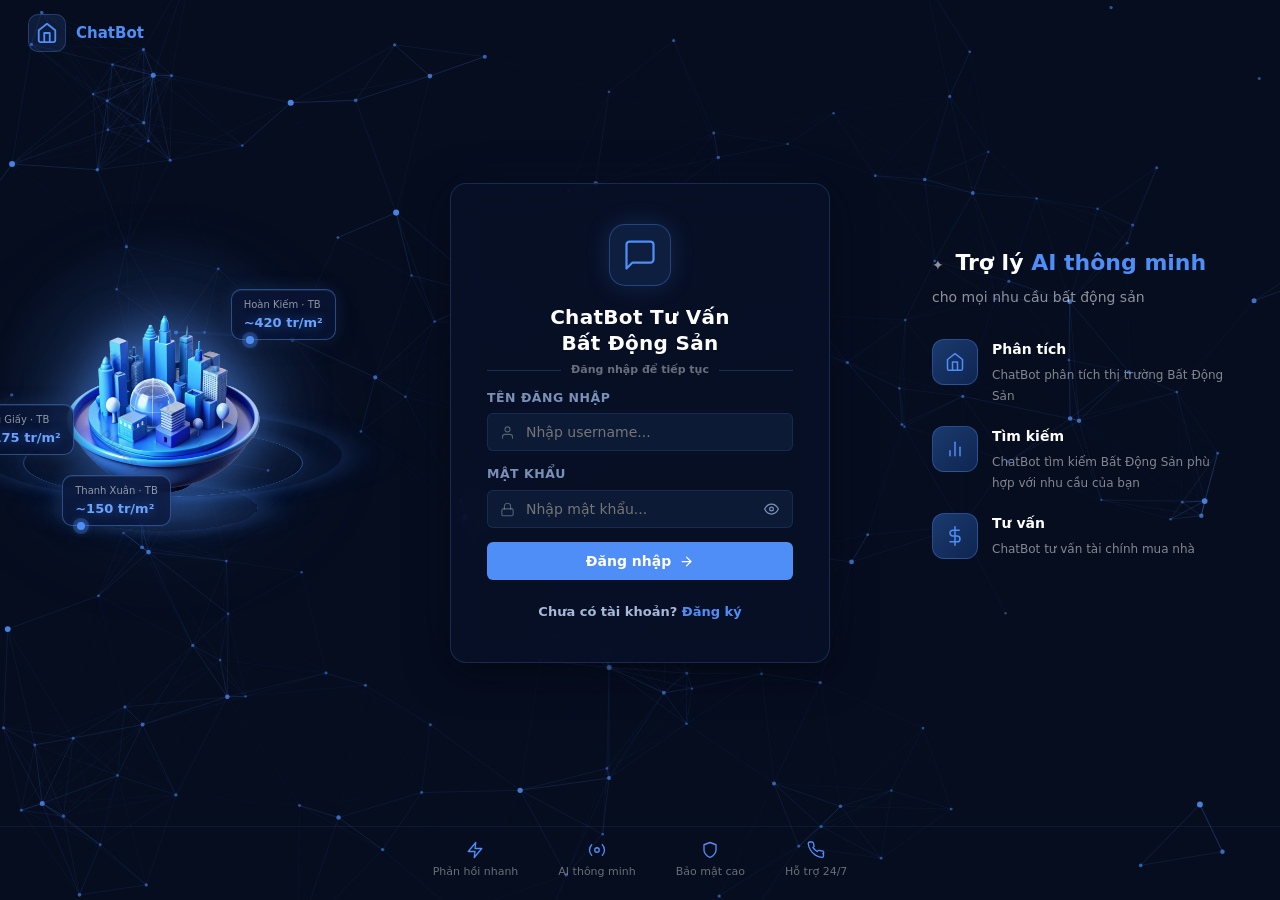
==== frontend/html/admin.html @ dcde3862 "Commit" ====
<!DOCTYPE html>
<html lang="vi">
<head>
  <meta charset="UTF-8" />
  <meta name="viewport" content="width=device-width, initial-scale=1.0" />
  <title>Admin — Chatbot</title>
  <link rel="stylesheet" href="../css/style.css" />
  <link rel="preconnect" href="https://fonts.googleapis.com" />
  <link href="https://fonts.googleapis.com/css2?family=Inter:wght@300;400;500;600&display=swap" rel="stylesheet" />
</head>
<body>
  <div class="admin-layout">

    <!-- Sidebar -->
    <aside class="admin-sidebar">
      <div class="admin-brand">
        <svg viewBox="0 0 24 24" width="22" height="22" stroke="#4f8ef7" fill="none" stroke-width="2" stroke-linecap="round" stroke-linejoin="round"><path d="M21 15a2 2 0 0 1-2 2H7l-4 4V5a2 2 0 0 1 2-2h14a2 2 0 0 1 2 2z"/></svg>
        <span>Admin</span>
      </div>

      <nav class="admin-nav">
        <button class="admin-nav-item active" data-tab="users">
          <svg viewBox="0 0 24 24" width="15" height="15"><path d="M17 21v-2a4 4 0 0 0-4-4H5a4 4 0 0 0-4 4v2"/><circle cx="9" cy="7" r="4"/><path d="M23 21v-2a4 4 0 0 0-3-3.87"/><path d="M16 3.13a4 4 0 0 1 0 7.75"/></svg>
          Tài khoản
        </button>
        <button class="admin-nav-item" data-tab="sessions">
          <svg viewBox="0 0 24 24" width="15" height="15"><path d="M21 15a2 2 0 0 1-2 2H7l-4 4V5a2 2 0 0 1 2-2h14a2 2 0 0 1 2 2z"/></svg>
          Lịch sử chat
        </button>
      </nav>

      <div class="admin-sidebar-footer">
        <a href="index.html" class="admin-back-btn">
          <svg viewBox="0 0 24 24" width="14" height="14"><polyline points="15 18 9 12 15 6"/></svg>
          Về trang chat
        </a>
      </div>
    </aside>

    <!-- Main content -->
    <main class="admin-main">

      <!-- Users tab -->
      <div class="admin-tab" id="tab-users">
        <div class="admin-tab-header">
          <h2 class="admin-section-title">Tài khoản</h2>
          <input type="text" id="userFilterInput" class="admin-filter-input" placeholder="Tìm theo username..." />
        </div>

        <div class="create-user-form" id="createUserForm">
          <input id="newUsername" type="text" placeholder="Username" />
          <input id="newPassword" type="password" placeholder="Mật khẩu" />
          <select id="newRole">
            <option value="user">User</option>
            <option value="admin">Admin</option>
          </select>
          <button class="admin-action-btn" id="createUserBtn">Tạo</button>
        </div>
        <div id="createUserError" class="admin-error" hidden></div>

        <div class="admin-table-wrap">
          <table class="admin-table" id="usersTable">
            <thead>
              <tr><th>Username</th><th>Password</th><th>Gmail</th><th>SĐT</th><th>Role</th><th>Ngày tạo</th></tr>
            </thead>
            <tbody id="usersTableBody">
              <tr><td colspan="4" class="table-empty">Đang tải...</td></tr>
            </tbody>
          </table>
        </div>
      </div>

      <!-- Sessions tab -->
      <div class="admin-tab" id="tab-sessions" hidden>
        <div class="admin-tab-header">
          <h2 class="admin-section-title">Lịch sử chat</h2>
          <input type="text" id="sessionFilterInput" class="admin-filter-input" placeholder="Lọc theo username..." />
        </div>
        <div class="admin-table-wrap">
          <table class="admin-table" id="sessionsTable">
            <thead>
              <tr><th>Người dùng</th><th>Tiêu đề</th><th>Thời gian</th></tr>
            </thead>
            <tbody id="sessionsTableBody">
              <tr><td colspan="4" class="table-empty">Đang tải...</td></tr>
            </tbody>
          </table>
        </div>
      </div>

    </main>
  </div>

  <!-- Session history modal -->
  <div class="modal-overlay" id="sessionModal" hidden>
    <div class="session-modal">
      <div class="profile-modal-header">
        <div class="profile-modal-title">
          <svg viewBox="0 0 24 24" width="18" height="18"><path d="M21 15a2 2 0 0 1-2 2H7l-4 4V5a2 2 0 0 1 2-2h14a2 2 0 0 1 2 2z"/></svg>
          <span id="sessionModalTitle">Lịch sử trò chuyện</span>
        </div>
        <button class="profile-modal-close" id="sessionModalClose">
          <svg viewBox="0 0 24 24" width="16" height="16"><line x1="18" y1="6" x2="6" y2="18"/><line x1="6" y1="6" x2="18" y2="18"/></svg>
        </button>
      </div>
      <div class="session-modal-body" id="sessionModalBody"></div>
    </div>
  </div>

  <script src="https://cdn.plot.ly/plotly-2.27.0.min.js"></script>
  <script src="../js/admin.js"></script>
</body>
</html>
---- frontend/css/style.css ----
/* ===== RESET & BASE ===== */
*, *::before, *::after {
  box-sizing: border-box;
  margin: 0;
  padding: 0;
}

:root {
  --bg-primary:    #030c1e;
  --bg-secondary:  #060f24;
  --bg-hover:      #0c1a35;
  --bg-card:       #081228;
  --border:        rgba(79,142,247,0.15);
  --text-primary:  #ffffff;
  --text-secondary:#a8b8d8;
  --text-muted:    #7a90b8;
  --accent:        #4f8ef7;
  --accent-hover:  #6aa0ff;
  --accent-glow:   rgba(79, 142, 247, 0.15);
  --sidebar-width: 280px;
  --header-height: 54px;
  --radius:        10px;
  --radius-sm:     6px;
  --transition:    0.18s ease;
}

html, body {
  height: 100%;
  font-family: system-ui, -apple-system, BlinkMacSystemFont, 'Segoe UI', Roboto, sans-serif;
  font-size: 14px;
  font-weight: 700;
  background: var(--bg-primary);
  color: var(--text-primary);
  line-height: 1.5;
  -webkit-font-smoothing: antialiased;
}

/* ===== LAYOUT ===== */
.app-layout {
  display: flex;
  height: 100vh;
  overflow: hidden;
}

/* ===== SIDEBAR ===== */
.sidebar {
  width: var(--sidebar-width);
  min-width: var(--sidebar-width);
  background: #040e22;
  border-right: 1px solid var(--border);
  display: flex;
  flex-direction: column;
  overflow: hidden;
  transition: width 0.22s ease, min-width 0.22s ease;
}

.sidebar.collapsed {
  width: 0;
  min-width: 0;
  border-right: none;
}

.sidebar-collapse-btn {
  display: flex;
  align-items: center;
  justify-content: center;
  margin: 0 8px 14px;
  padding: 7px;
  border: 1px solid var(--border);
  border-radius: var(--radius-sm);
  background: transparent;
  color: var(--text-secondary);
  cursor: pointer;
  flex-shrink: 0;
  transition: background var(--transition), color var(--transition);
}

.sidebar-collapse-btn:hover {
  background: var(--bg-hover);
  color: var(--text-primary);
}

.sidebar-collapse-btn svg {
  stroke: currentColor;
  fill: none;
  stroke-width: 2;
  stroke-linecap: round;
  stroke-linejoin: round;
  transition: transform 0.22s ease;
}

.sidebar-open-btn {
  position: fixed;
  left: 8px;
  bottom: 14px;
  z-index: 100;
  display: none;
  align-items: center;
  justify-content: center;
  width: 32px;
  height: 32px;
  border: 1px solid var(--border);
  border-radius: var(--radius-sm);
  background: var(--bg-secondary);
  color: var(--text-secondary);
  cursor: pointer;
  transition: background var(--transition), color var(--transition);
}

.sidebar-open-btn:hover {
  background: var(--bg-hover);
  color: var(--text-primary);
}

.sidebar-open-btn svg {
  stroke: currentColor;
  fill: none;
  stroke-width: 2;
  stroke-linecap: round;
  stroke-linejoin: round;
}

/* Sidebar header */
.sidebar-header {
  display: flex;
  align-items: center;
  justify-content: space-between;
  padding: 14px 14px 10px;
  border-bottom: 1px solid var(--border);
  flex-shrink: 0;
}

.sidebar-brand {
  display: flex;
  align-items: center;
  gap: 10px;
}

.sidebar-logo-icon {
  flex-shrink: 0;
  display: flex;
  align-items: center;
}

.sidebar-logo-icon img {
  width: 28px;
  height: 28px;
  object-fit: contain;
}

.sidebar-brand-text {
  display: flex;
  flex-direction: column;
}

.sidebar-title {
  font-size: 16px;
  font-weight: 800;
  color: #ffffff;
  text-transform: uppercase;
  letter-spacing: 0.6px;
  line-height: 1.2;
}

.sidebar-brand-sub {
  font-size: 9.5px;
  color: #7a90b8;
  font-weight: 400;
  letter-spacing: 0.2px;
}

.new-chat-btn {
  display: flex;
  align-items: center;
  justify-content: flex-start;
  gap: 8px;
  width: calc(100% - 28px);
  margin: 8px 14px 0;
  padding: 9px 12px;
  border-radius: var(--radius-sm);
  border: 1px solid rgba(79,142,247,0.5);
  background: linear-gradient(135deg, rgba(79,142,247,0.25) 0%, rgba(40,90,200,0.25) 100%);
  color: #fff;
  font-size: 13.5px;
  font-weight: 600;
  cursor: pointer;
  box-shadow: 0 0 14px rgba(79,142,247,0.15);
  transition: background var(--transition), border-color var(--transition), box-shadow var(--transition);
}

.new-chat-btn:hover {
  background: linear-gradient(135deg, rgba(79,142,247,0.4) 0%, rgba(40,90,200,0.4) 100%) !important;
  border-color: rgba(79,142,247,0.8);
  box-shadow: 0 0 20px rgba(79,142,247,0.3);
}

.new-chat-btn:hover,
.search-btn:hover {
  background: var(--bg-hover);
}

.search-btn {
  display: flex;
  align-items: center;
  justify-content: flex-start;
  gap: 8px;
  width: calc(100% - 28px);
  margin: 6px 14px 0;
  padding: 8px 12px;
  border-radius: var(--radius-sm);
  border: 1px solid var(--border);
  background: transparent;
  color: #fff;
  font-size: 14px;
  font-weight: 600;
  cursor: pointer;
  transition: background var(--transition), color var(--transition);
}

.search-btn .new-chat-icon {
  filter: brightness(0) invert(1);
}

.search-box {
  margin: 6px 14px 0;
}

.search-box input {
  width: 100%;
  padding: 8px 12px;
  border-radius: var(--radius-sm);
  border: 1px solid var(--border);
  background: var(--bg-hover);
  color: #fff;
  font-size: 13px;
  outline: none;
}

.search-box input::placeholder {
  color: var(--text-secondary);
}

.new-chat-icon {
  width: 18px;
  height: 18px;
  object-fit: contain;
  flex-shrink: 0;
}

/* History section */
.sidebar-history-section {
  display: flex;
  flex-direction: column;
  flex: 1;
  overflow: hidden;
  padding-top: 28px;
}

.sidebar-history-label {
  font-size: 17px;
  font-weight: 600;
  color: rgb(255 255 255);
  text-transform: uppercase;
  letter-spacing: 0.7px;
  padding: 0 14px 6px;
  flex-shrink: 0;
  display: inline-flex;
  align-items: center;
  gap: 6px;
}

.history-icon {
  width: 18px;
  height: 18px;
  object-fit: contain;
}

/* History list */
.history-list {
  flex: 1;
  overflow-y: auto;
  overflow-x: hidden;
  padding: 8px 8px;
  display: flex;
  flex-direction: column;
  gap: 2px;
}

.history-list::-webkit-scrollbar { width: 4px; }
.history-list::-webkit-scrollbar-thumb { background: var(--border); border-radius: 4px; }

.history-item-wrap {
  position: relative;
  display: flex;
  align-items: center;
}

.history-item-wrap .history-item {
  flex: 1;
}

.session-menu-wrap {
  position: relative;
  flex-shrink: 0;
}

.session-menu-btn {
  display: flex;
  align-items: center;
  justify-content: center;
  width: 24px;
  height: 24px;
  border: none;
  border-radius: 4px;
  background: transparent;
  color: var(--text-muted);
  cursor: pointer;
  font-size: 12px;
  letter-spacing: 1px;
  margin-right: 4px;
  transition: background var(--transition), color var(--transition);
}

.session-menu-btn:hover {
  background: var(--bg-hover);
  color: var(--text-primary);
}

.session-dropdown {
  position: fixed;
  background: var(--bg-card);
  border: 1px solid var(--border);
  border-radius: 8px;
  min-width: 130px;
  z-index: 100;
  box-shadow: 0 4px 16px rgba(0,0,0,0.4);
  overflow: hidden;
}

.session-dropdown-item {
  display: flex;
  align-items: center;
  gap: 8px;
  width: 100%;
  padding: 8px 12px;
  background: none;
  border: none;
  color: var(--text-primary);
  font-size: 13px;
  cursor: pointer;
  text-align: left;
  transition: background 0.15s;
}

.session-dropdown-item:hover {
  background: var(--bg-hover);
}

.session-dropdown-delete:hover {
  color: #ff5555;
}

.session-rename-input {
  flex: 1;
  background: var(--bg-hover);
  border: 1px solid var(--accent);
  border-radius: 4px;
  color: var(--text-primary);
  font-size: 12px;
  padding: 2px 6px;
  outline: none;
  width: 100%;
}

.history-group-label {
  font-size: 11px;
  font-weight: 600;
  color: #ffffff;
  text-transform: uppercase;
  letter-spacing: 0.6px;
  padding: 10px 10px 4px;
}

.history-empty {
  font-size: 12.5px;
  color: var(--text-muted);
  text-align: center;
  padding: 20px 8px;
}

.history-item {
  display: flex;
  align-items: center;
  gap: 8px;
  width: 100%;
  padding: 8px 10px;
  border-radius: var(--radius-sm);
  border: none;
  background: transparent;
  color: var(--text-secondary);
  font-size: 13px;
  font-family: inherit;
  text-align: left;
  cursor: pointer;
  transition: background var(--transition), color var(--transition);
  overflow: hidden;
}

.history-item-content {
  display: flex;
  flex-direction: column;
  overflow: hidden;
  flex: 1;
  gap: 2px;
}

.history-item-title {
  overflow: hidden;
  text-overflow: ellipsis;
  white-space: nowrap;
  font-size: 13px;
  color: #ffffff;
}

.history-item-time {
  font-size: 11px;
  color: #ffffff;
  white-space: nowrap;
}

.history-item.active .history-item-time {
  color: #ffffff;
}

.history-item svg {
  flex-shrink: 0;
  stroke: currentColor;
  fill: none;
  stroke-width: 1.75;
  stroke-linecap: round;
  stroke-linejoin: round;
}

.history-item:hover {
  background: var(--bg-hover);
  color: var(--text-primary);
}

.history-item.active {
  background: rgba(79,142,247,0.2);
  border: 1px solid rgba(79,142,247,0.35);
  color: #ffffff;
  font-weight: 800;
}

/* ===== MAIN CONTENT ===== */
.main-content {
  flex: 1;
  display: flex;
  flex-direction: column;
  overflow: hidden;
  background: var(--bg-primary);
}

/* ===== HEADER ===== */
.top-header {
  height: var(--header-height);
  min-height: var(--header-height);
  display: flex;
  align-items: center;
  justify-content: space-between;
  padding: 0 20px;
  border-bottom: 1px solid var(--border);
  background: #040e22;
  border-bottom: 1px solid rgba(79,142,247,0.15);
}

.header-left {
  flex-shrink: 0;
}

.header-right {
  display: flex;
  align-items: center;
  gap: 12px;
  flex-shrink: 0;
  margin-left: auto;
}

.header-user-wrap {
  position: relative;
}

.header-user-info {
  display: flex;
  align-items: center;
  gap: 8px;
  cursor: pointer;
  padding: 4px 8px;
  border-radius: var(--radius-sm);
  transition: background var(--transition);
}

.header-user-info:hover { background: var(--bg-hover); }

.header-user-dropdown {
  position: absolute;
  top: calc(100% + 8px);
  right: 0;
  background: var(--bg-secondary);
  border: 1px solid var(--border);
  border-radius: var(--radius-sm);
  padding: 4px;
  min-width: 140px;
  z-index: 200;
  box-shadow: 0 4px 16px rgba(0,0,0,0.4);
}

.header-logout-btn {
  display: flex;
  align-items: center;
  gap: 8px;
  width: 100%;
  padding: 8px 12px;
  border: none;
  background: transparent;
  color: #ff5555;
  font-size: 13px;
  font-family: inherit;
  cursor: pointer;
  border-radius: var(--radius-sm);
  transition: background var(--transition);
}

.header-logout-btn:hover { background: rgba(255,85,85,0.1); }
.header-logout-btn svg { stroke: #ff5555; fill: none; stroke-width: 2; stroke-linecap: round; stroke-linejoin: round; }

.header-menu-btn {
  display: flex;
  align-items: center;
  gap: 8px;
  width: 100%;
  padding: 8px 12px;
  border: none;
  background: transparent;
  color: var(--text-primary);
  font-size: 13px;
  font-family: inherit;
  cursor: pointer;
  border-radius: var(--radius-sm);
  transition: background var(--transition);
}
.header-menu-btn:hover { background: var(--bg-hover); }
.header-menu-btn svg { stroke: currentColor; fill: none; stroke-width: 2; stroke-linecap: round; stroke-linejoin: round; }
.header-menu-btn[hidden] { display: none; }

/* ===== PROFILE MODAL ===== */
.modal-overlay {
  position: fixed;
  inset: 0;
  background: rgba(0,0,0,0.5);
  z-index: 500;
  display: flex;
  align-items: center;
  justify-content: center;
}

.modal-overlay[hidden] { display: none; }

.profile-modal {
  background: var(--bg-secondary);
  border: 1px solid var(--border);
  border-radius: var(--radius);
  width: 380px;
  max-width: 90vw;
  box-shadow: 0 8px 32px rgba(0,0,0,0.5);
}

.profile-modal-header {
  display: flex;
  align-items: center;
  justify-content: space-between;
  padding: 16px 20px;
  border-bottom: 1px solid var(--border);
}

.profile-modal-title {
  display: flex;
  align-items: center;
  gap: 8px;
  font-size: 15px;
  font-weight: 700;
  color: var(--text-primary);
}
.profile-modal-title svg { stroke: var(--accent); fill: none; stroke-width: 2; stroke-linecap: round; stroke-linejoin: round; }

.profile-modal-close {
  background: transparent;
  border: none;
  cursor: pointer;
  color: var(--text-secondary);
  padding: 4px;
  border-radius: var(--radius-sm);
  display: flex;
  transition: background var(--transition);
}
.profile-modal-close:hover { background: var(--bg-hover); }
.profile-modal-close svg { stroke: currentColor; fill: none; stroke-width: 2; stroke-linecap: round; stroke-linejoin: round; }

.profile-modal-body {
  padding: 20px;
  display: flex;
  flex-direction: column;
  gap: 16px;
}

.profile-field {
  display: flex;
  flex-direction: column;
  gap: 4px;
}

.profile-label {
  font-size: 11px;
  font-weight: 600;
  text-transform: uppercase;
  letter-spacing: 0.5px;
  color: var(--text-secondary);
}

.profile-value {
  font-size: 14px;
  color: var(--text-primary);
}

.header-date {
  display: flex;
  align-items: center;
  gap: 6px;
  color: rgb(255 255 255);
  font-size: 12.5px;
  font-weight: 800;
}

.header-date svg {
  stroke: rgb(255 255 255);
  fill: none;
  stroke-width: 2.5;
  stroke-linecap: round;
  stroke-linejoin: round;
  flex-shrink: 0;
}

.header-center {
  flex: 1;
  display: flex;
  justify-content: center;
}

.header-right {
  flex-shrink: 0;
}

/* ===== DIGITAL CLOCK ===== */
.digital-clock {
  display: flex;
  align-items: center;
  gap: 6px;
}

.clock-icon {
  width: 22px;
  height: 22px;
  object-fit: contain;
  flex-shrink: 0;
}

.clock-time {
  font-size: 16px;
  font-weight: 800;
  color: #fff;
  letter-spacing: 2px;
  font-variant-numeric: tabular-nums;
  font-family: system-ui, -apple-system, BlinkMacSystemFont, 'Segoe UI', Roboto, sans-serif;
  text-shadow: 0 0 12px rgba(79, 142, 247, 0.4);
}

.clock-ampm {
  font-size: 10px;
  font-weight: 500;
  color: var(--accent);
  letter-spacing: 1px;
  text-transform: uppercase;
}

.clock-date-extra {
  font-size: 12px;
  color: var(--text-secondary);
  text-align: right;
  white-space: nowrap;
}

.search-bar {
  display: flex;
  align-items: center;
  gap: 8px;
  background: var(--bg-card);
  border: 1px solid var(--border);
  border-radius: 20px;
  padding: 7px 14px;
  max-width: 420px;
  transition: border-color var(--transition), box-shadow var(--transition);
}

.search-bar:focus-within {
  border-color: var(--accent);
  box-shadow: 0 0 0 3px var(--accent-glow);
}

.search-bar svg {
  stroke: var(--text-muted);
  fill: none;
  stroke-width: 2;
  stroke-linecap: round;
  flex-shrink: 0;
}

.search-bar input {
  background: none;
  border: none;
  outline: none;
  color: var(--text-primary);
  font-size: 13px;
  width: 100%;
  font-family: inherit;
}

.search-bar input::placeholder {
  color: var(--text-muted);
}

.header-right {
  display: flex;
  align-items: center;
  gap: 8px;
  flex-shrink: 0;
}

.header-btn {
  display: flex;
  align-items: center;
  justify-content: center;
  width: 32px;
  height: 32px;
  border-radius: var(--radius-sm);
  border: none;
  background: transparent;
  color: var(--text-secondary);
  cursor: pointer;
  transition: background var(--transition), color var(--transition);
}

.header-btn:hover {
  background: var(--bg-hover);
  color: var(--text-primary);
}

.header-btn svg {
  stroke: currentColor;
  fill: none;
  stroke-width: 1.75;
  stroke-linecap: round;
  stroke-linejoin: round;
}

.user-avatar {
  width: 30px;
  height: 30px;
  border-radius: 50%;
  background: var(--accent);
  color: #fff;
  font-size: 11px;
  font-weight: 600;
  display: flex;
  align-items: center;
  justify-content: center;
  letter-spacing: 0.3px;
  flex-shrink: 0;
}

.user-name {
  font-size: 13px;
  color: var(--text-primary);
  font-weight: 500;
}

/* ===== SIDEBAR USER SECTION ===== */
.sidebar-user-section {
  flex-shrink: 0;
  padding: 10px 12px 4px;
  border-top: 1px solid var(--border);
  display: flex;
  flex-direction: column;
  gap: 6px;
}

.sidebar-user-info {
  display: flex;
  align-items: center;
  gap: 9px;
}

.sidebar-user-avatar {
  width: 30px;
  height: 30px;
  border-radius: 50%;
  background: var(--accent);
  color: #fff;
  font-size: 13px;
  font-weight: 700;
  display: flex;
  align-items: center;
  justify-content: center;
  flex-shrink: 0;
}

.sidebar-user-details {
  display: flex;
  flex-direction: column;
  overflow: hidden;
}

.sidebar-user-name {
  font-size: 13px;
  font-weight: 600;
  color: #fff;
  white-space: nowrap;
  overflow: hidden;
  text-overflow: ellipsis;
}

.sidebar-user-role {
  font-size: 10.5px;
  color: #7a90b8;
  text-transform: uppercase;
  letter-spacing: 0.5px;
}

.sidebar-user-actions {
  display: flex;
  gap: 6px;
}

.sidebar-admin-link {
  display: flex;
  align-items: center;
  gap: 5px;
  padding: 5px 10px;
  border-radius: var(--radius-sm);
  border: 1px solid var(--accent);
  background: transparent;
  color: var(--accent);
  font-size: 12px;
  font-weight: 600;
  text-decoration: none;
  cursor: pointer;
  transition: background var(--transition);
}

.sidebar-admin-link svg {
  stroke: currentColor;
  fill: none;
  stroke-width: 2;
  stroke-linecap: round;
  stroke-linejoin: round;
  flex-shrink: 0;
}

.sidebar-admin-link:hover { background: var(--accent-glow); }

.sidebar-logout-btn {
  flex: 1;
  display: flex;
  align-items: center;
  justify-content: center;
  gap: 5px;
  padding: 5px 10px;
  border-radius: var(--radius-sm);
  border: 1px solid var(--border);
  background: transparent;
  color: #7a90b8;
  font-size: 12px;
  font-weight: 600;
  font-family: inherit;
  cursor: pointer;
  transition: background var(--transition), color var(--transition);
}

.sidebar-logout-btn svg {
  stroke: currentColor;
  fill: none;
  stroke-width: 2;
  stroke-linecap: round;
  stroke-linejoin: round;
  flex-shrink: 0;
}

.sidebar-logout-btn:hover { background: rgba(255,80,80,0.1); color: #ff5555; border-color: #ff5555; }

/* ===== LOGIN PAGE ===== */
.login-body {
  display: flex;
  align-items: center;
  justify-content: center;
  min-height: 100vh;
  background: var(--bg-primary);
  overflow: hidden;
}

.login-bg-canvas {
  position: fixed;
  inset: 0;
  z-index: 0;
  pointer-events: none;
}

.login-card {
  position: relative;
  z-index: 1;
  width: 100%;
  max-width: 380px;
  background: var(--bg-secondary);
  border: 1px solid var(--border);
  border-radius: 16px;
  padding: 40px 36px;
  display: flex;
  flex-direction: column;
  align-items: center;
  gap: 6px;
  box-shadow: 0 16px 48px rgba(0,0,0,0.5);
}

.login-logo {
  margin-bottom: 4px;
}

.login-title {
  font-size: 20px;
  font-weight: 800;
  color: #fff;
  letter-spacing: 0.3px;
  text-align: center;
  line-height: 1.3;
}

.login-subtitle {
  font-size: 13px;
  color: #7a90b8;
  margin-bottom: 12px;
}

.login-form {
  width: 100%;
  display: flex;
  flex-direction: column;
  gap: 14px;
}

.login-field {
  display: flex;
  flex-direction: column;
  gap: 6px;
}

.login-field label {
  font-size: 12.5px;
  font-weight: 600;
  color: #7a90b8;
  text-transform: uppercase;
  letter-spacing: 0.5px;
}

.login-field input,
.login-pw-wrap input {
  width: 100%;
  padding: 10px 14px;
  border-radius: var(--radius-sm);
  border: 1px solid var(--border);
  background: var(--bg-hover);
  color: #fff;
  font-size: 14px;
  font-family: inherit;
  outline: none;
  transition: border-color var(--transition), box-shadow var(--transition);
}

.login-field input:focus,
.login-pw-wrap input:focus {
  border-color: var(--accent);
  box-shadow: 0 0 0 3px var(--accent-glow);
}

.login-pw-wrap {
  position: relative;
}

.pw-toggle {
  position: absolute;
  right: 10px;
  top: 50%;
  transform: translateY(-50%);
  background: none;
  border: none;
  cursor: pointer;
  color: #7a90b8;
  display: flex;
  align-items: center;
  padding: 4px;
}

.pw-toggle svg {
  stroke: currentColor;
  fill: none;
  stroke-width: 2;
  stroke-linecap: round;
  stroke-linejoin: round;
}

.login-error {
  font-size: 12.5px;
  color: #ff5555;
  background: rgba(255,85,85,0.1);
  border: 1px solid rgba(255,85,85,0.3);
  border-radius: var(--radius-sm);
  padding: 8px 12px;
}

.login-btn {
  padding: 11px;
  border-radius: var(--radius-sm);
  border: none;
  background: var(--accent);
  color: #fff;
  font-size: 14px;
  font-weight: 700;
  font-family: inherit;
  cursor: pointer;
  transition: background var(--transition), opacity var(--transition);
}

.login-btn:hover { background: var(--accent-hover); }
.login-btn:disabled { opacity: 0.6; cursor: not-allowed; }

.register-toast {
  position: fixed;
  top: 32px;
  left: 50%;
  transform: translateX(-50%) translateY(-20px);
  background: rgba(30,200,120,0.15);
  border: 1px solid rgba(30,200,120,0.5);
  color: #2ecc71;
  padding: 14px 28px;
  border-radius: 12px;
  font-size: 15px;
  font-weight: 600;
  display: flex;
  align-items: center;
  gap: 10px;
  backdrop-filter: blur(12px);
  box-shadow: 0 4px 24px rgba(30,200,120,0.2);
  opacity: 0;
  transition: opacity 0.3s, transform 0.3s;
  z-index: 9999;
}
.register-toast.show {
  opacity: 1;
  transform: translateX(-50%) translateY(0);
}

.auth-switch {
  margin-top: 16px;
  text-align: center;
  font-size: 13px;
  color: var(--text-secondary);
}

.auth-switch a {
  color: var(--accent);
  text-decoration: none;
  font-weight: 600;
}

.auth-switch a:hover { text-decoration: underline; }

/* ===== ADMIN PANEL ===== */
.admin-layout {
  display: flex;
  height: 100vh;
  background: var(--bg-primary);
}

.admin-sidebar {
  width: 210px;
  min-width: 210px;
  background: #040e22;
  border-right: 1px solid var(--border);
  display: flex;
  flex-direction: column;
  padding: 20px 12px 16px;
  gap: 6px;
}

.admin-brand {
  display: flex;
  align-items: center;
  gap: 8px;
  padding: 0 4px 16px;
  border-bottom: 1px solid var(--border);
  font-size: 15px;
  font-weight: 800;
  color: #fff;
}

.admin-nav {
  display: flex;
  flex-direction: column;
  gap: 3px;
  flex: 1;
}

.admin-nav-item {
  display: flex;
  align-items: center;
  gap: 8px;
  padding: 9px 12px;
  border-radius: var(--radius-sm);
  border: none;
  background: transparent;
  color: #7a90b8;
  font-size: 13px;
  font-weight: 600;
  font-family: inherit;
  cursor: pointer;
  text-align: left;
  transition: background var(--transition), color var(--transition);
}

.admin-nav-item svg {
  stroke: currentColor;
  fill: none;
  stroke-width: 2;
  stroke-linecap: round;
  stroke-linejoin: round;
  flex-shrink: 0;
}

.admin-nav-item:hover { background: var(--bg-hover); color: #fff; }
.admin-nav-item.active { background: rgba(79,142,247,0.12); color: var(--accent); }

.admin-user-wrap {
  position: relative;
}

.admin-user-btn {
  display: flex;
  align-items: center;
  gap: 8px;
  width: 100%;
  background: transparent;
  border: none;
  cursor: pointer;
  padding: 6px 8px;
  border-radius: var(--radius-sm);
  transition: background var(--transition);
}
.admin-user-btn:hover { background: var(--bg-hover); }

.admin-sidebar-footer {
  display: flex;
  flex-direction: column;
  gap: 6px;
  padding-top: 12px;
  border-top: 1px solid var(--border);
}

#adminUsername {
  font-size: 12px;
  font-weight: 600;
  color: #7a90b8;
  padding: 0 4px;
}

.admin-back-btn {
  display: flex;
  align-items: center;
  gap: 5px;
  padding: 7px 12px;
  border-radius: var(--radius-sm);
  border: 1px solid var(--border);
  color: #7a90b8;
  font-size: 12.5px;
  font-weight: 600;
  text-decoration: none;
  transition: background var(--transition), color var(--transition);
}

.admin-back-btn svg { stroke: currentColor; fill: none; stroke-width: 2.5; stroke-linecap: round; stroke-linejoin: round; }
.admin-back-btn:hover { background: var(--bg-hover); color: #fff; }

.admin-logout-btn {
  padding: 7px 12px;
  border-radius: var(--radius-sm);
  border: 1px solid var(--border);
  background: transparent;
  color: #7a90b8;
  font-size: 12.5px;
  font-weight: 600;
  font-family: inherit;
  cursor: pointer;
  transition: background var(--transition), color var(--transition);
}

.admin-logout-btn:hover { background: rgba(255,80,80,0.1); color: #ff5555; border-color: #ff5555; }

.admin-main {
  flex: 1;
  overflow-y: auto;
  padding: 32px 36px;
}

.admin-section-title {
  font-size: 18px;
  font-weight: 800;
  color: #fff;
  margin-bottom: 20px;
}

.admin-tab-header {
  display: flex;
  align-items: center;
  justify-content: space-between;
  margin-bottom: 20px;
}

.admin-tab-header .admin-section-title { margin-bottom: 0; }

.admin-filter-input {
  background: var(--bg-secondary);
  border: 1px solid var(--border);
  border-radius: var(--radius-sm);
  color: var(--text-primary);
  font-size: 13px;
  font-family: inherit;
  padding: 7px 12px;
  width: 220px;
  outline: none;
  transition: border-color var(--transition);
}
.admin-filter-input:focus { border-color: var(--accent); }

.stats-grid {
  display: grid;
  grid-template-columns: repeat(3, 1fr);
  gap: 16px;
}

.stat-card {
  background: var(--bg-secondary);
  border: 1px solid var(--border);
  border-radius: var(--radius);
  padding: 24px 20px;
  text-align: center;
}

.stat-value {
  font-size: 36px;
  font-weight: 800;
  color: var(--accent);
}

.stat-label {
  font-size: 12.5px;
  color: #7a90b8;
  margin-top: 4px;
  text-transform: uppercase;
  letter-spacing: 0.5px;
}

.admin-action-btn {
  padding: 8px 16px;
  border-radius: var(--radius-sm);
  border: none;
  background: var(--accent);
  color: #fff;
  font-size: 13px;
  font-weight: 600;
  font-family: inherit;
  cursor: pointer;
  transition: background var(--transition);
}

.admin-action-btn:hover { background: var(--accent-hover); }

.admin-cancel-btn {
  padding: 8px 16px;
  border-radius: var(--radius-sm);
  border: 1px solid var(--border);
  background: transparent;
  color: #7a90b8;
  font-size: 13px;
  font-weight: 600;
  font-family: inherit;
  cursor: pointer;
}

.create-user-form {
  display: flex;
  align-items: center;
  gap: 10px;
  margin-bottom: 16px;
  flex-wrap: wrap;
}

.create-user-form input,
.create-user-form select {
  padding: 8px 12px;
  border-radius: var(--radius-sm);
  border: 1px solid var(--border);
  background: var(--bg-hover);
  color: #fff;
  font-size: 13px;
  font-family: inherit;
  outline: none;
}

.create-user-form select option { background: var(--bg-secondary); }

.admin-error {
  font-size: 12.5px;
  color: #ff5555;
  margin-bottom: 10px;
}

.admin-table-wrap {
  overflow-x: auto;
}

.admin-table {
  width: 100%;
  border-collapse: collapse;
  font-size: 13px;
}

.admin-table th {
  text-align: left;
  padding: 10px 14px;
  font-size: 11.5px;
  font-weight: 600;
  color: #7a90b8;
  text-transform: uppercase;
  letter-spacing: 0.5px;
  border-bottom: 1px solid var(--border);
}

.admin-table td {
  padding: 11px 14px;
  color: #e6edf3;
  border-bottom: 1px solid rgba(33,38,45,0.6);
  font-weight: 400;
}

.admin-table tr:hover td { background: var(--bg-hover); }

.password-hash {
  font-family: monospace;
  font-size: 11px;
  color: #7a90b8;
  word-break: break-all;
  max-width: 260px;
  display: block;
}

.table-empty {
  text-align: center;
  color: #7a90b8;
  padding: 24px !important;
}

.role-badge {
  padding: 2px 8px;
  border-radius: 20px;
  font-size: 11px;
  font-weight: 700;
  text-transform: uppercase;
  letter-spacing: 0.4px;
}

.role-admin { background: rgba(79,142,247,0.15); color: var(--accent); }
.role-user  { background: rgba(255,255,255,0.07); color: #7a90b8; }

.badge-you {
  font-size: 10px;
  padding: 1px 6px;
  border-radius: 10px;
  background: rgba(79,142,247,0.12);
  color: var(--accent);
}

.user-name-cell { font-weight: 600; }
.session-title-cell { max-width: 340px; white-space: nowrap; overflow: hidden; text-overflow: ellipsis; }

.delete-btn {
  padding: 4px 10px;
  border-radius: var(--radius-sm);
  border: 1px solid rgba(255,80,80,0.3);
  background: transparent;
  color: #ff5555;
  font-size: 12px;
  font-weight: 600;
  font-family: inherit;
  cursor: pointer;
  transition: background var(--transition);
}

.delete-btn:hover { background: rgba(255,80,80,0.1); }

/* ===== MODEL SELECTOR ===== */
.model-selector-wrap {
  position: relative;
  margin-left: auto;
}

.model-selector-btn {
  display: flex;
  align-items: center;
  gap: 7px;
  padding: 6px 12px;
  border-radius: var(--radius-sm);
  border: 1px solid var(--border);
  background: var(--bg-card);
  color: #fff;
  font-size: 13px;
  font-weight: 600;
  font-family: inherit;
  cursor: pointer;
  transition: background var(--transition), border-color var(--transition);
  white-space: nowrap;
}

.model-selector-btn:hover {
  background: var(--bg-hover);
  border-color: var(--accent);
}

.model-selector-btn.open {
  border-color: var(--accent);
  box-shadow: 0 0 0 2px var(--accent-glow);
}

.model-icon {
  stroke: var(--accent);
  fill: none;
  stroke-width: 2;
  stroke-linecap: round;
  stroke-linejoin: round;
  flex-shrink: 0;
}

.chevron-icon {
  stroke: #7a90b8;
  fill: none;
  stroke-width: 2.5;
  stroke-linecap: round;
  stroke-linejoin: round;
  transition: transform 0.18s ease;
  flex-shrink: 0;
}

.model-selector-btn.open .chevron-icon {
  transform: rotate(180deg);
}

.model-dropdown {
  position: absolute;
  top: calc(100% + 8px);
  right: 0;
  min-width: 240px;
  background: var(--bg-secondary);
  border: 1px solid var(--border);
  border-radius: var(--radius);
  box-shadow: 0 8px 32px rgba(0,0,0,0.5);
  z-index: 200;
  overflow: hidden;
  animation: dropdownFade 0.15s ease;
}

@keyframes dropdownFade {
  from { opacity: 0; transform: translateY(-6px); }
  to   { opacity: 1; transform: translateY(0); }
}

.model-dropdown-item {
  display: flex;
  flex-direction: column;
  gap: 3px;
  padding: 11px 14px;
  cursor: pointer;
  transition: background var(--transition);
  border-bottom: 1px solid var(--border);
}

.model-dropdown-item:last-child {
  border-bottom: none;
}

.model-dropdown-item:hover {
  background: var(--bg-hover);
}

.model-dropdown-item.selected {
  background: rgba(79, 142, 247, 0.08);
}

.model-item-main {
  display: flex;
  align-items: center;
  justify-content: space-between;
}

.model-item-name {
  font-size: 13.5px;
  font-weight: 700;
  color: #fff;
}

.model-item-desc {
  font-size: 11.5px;
  color: #7a90b8;
  font-weight: 400;
}

.model-check {
  display: none;
  color: var(--accent);
}

.model-check svg {
  stroke: currentColor;
  fill: none;
  stroke-width: 2.5;
  stroke-linecap: round;
  stroke-linejoin: round;
}

.model-dropdown-item.selected .model-check {
  display: flex;
}

/* ===== CHAT WRAPPER ===== */
.chat-wrapper {
  flex: 1;
  display: flex;
  flex-direction: column;
  overflow: hidden;
  position: relative;
  padding: 16px;
}

/* ===== CHAT CONTAINER (card bo góc) ===== */
.chat-area {
  flex: 1;
  overflow: hidden;
  display: flex;
  flex-direction: column;
  background: var(--bg-secondary);
  border: 1px solid var(--border);
  border-radius: 16px;
  position: relative;
}

/* --- WELCOME MODE: xin chào + input ở giữa --- */
.chat-area.welcome-mode {
  justify-content: center;
  align-items: center;
  padding: 0 0 0 0;
  background:
    radial-gradient(ellipse 55% 45% at 50% 20%, rgba(30,70,180,0.45) 0%, transparent 65%),
    radial-gradient(ellipse 90% 25% at 20% 100%, rgba(79,142,247,0.1) 0%, transparent 55%),
    radial-gradient(ellipse 90% 25% at 80% 100%, rgba(79,142,247,0.1) 0%, transparent 55%),
    linear-gradient(180deg, #020a1c 0%, #030d22 60%, #051630 100%);
  overflow: hidden;
}

.chat-area.welcome-mode::before {
  content: '';
  position: absolute;
  inset: 0;
  background-image:
    linear-gradient(rgba(79,142,247,0.04) 1px, transparent 1px),
    linear-gradient(90deg, rgba(79,142,247,0.04) 1px, transparent 1px);
  background-size: 48px 48px;
  pointer-events: none;
  z-index: 0;
}


.chat-area.welcome-mode .welcome-screen,
.chat-area.welcome-mode .input-bar {
  position: relative;
  z-index: 1;
}

.chat-area.welcome-mode .welcome-screen {
  display: flex;
}

.chat-area.welcome-mode .messages-container {
  display: none;
}

.chat-area.welcome-mode .input-bar {
  width: 100%;
  max-width: 600px;
  border-top: none;
  background: transparent;
  border-radius: 0;
  padding: 8px 0 0;
  flex-direction: column;
  align-items: stretch;
}

/* --- CHAT MODE: messages cuộn, input ghim đáy --- */
.chat-area:not(.welcome-mode) .welcome-screen {
  display: none;
}

.chat-area:not(.welcome-mode) .messages-container {
  flex: 1;
  overflow-y: auto;
  scrollbar-width: none;
  padding: 20px 10px;
}

.chat-area:not(.welcome-mode) .messages-container::-webkit-scrollbar {
  display: none;
}

/* ===== WELCOME SCREEN ===== */
.welcome-screen {
  display: none;
  flex-direction: column;
  align-items: center;
  gap: 6px;
  width: 100%;
  max-width: 600px;
  padding: 0 0 8px;
}

.welcome-title {
  font-size: 28px;
  font-weight: 800;
  background: linear-gradient(135deg, #ffffff 40%, #4f8ef7 100%);
  -webkit-background-clip: text;
  -webkit-text-fill-color: transparent;
  background-clip: text;
  letter-spacing: 2px;
  margin-bottom: 0;
}

.welcome-subtitle {
  font-size: 14px;
  color: #7a90b8;
  margin-bottom: 0;
  margin-top: 6px;
}

/* Welcome sphere */
.welcome-sphere-wrap {
  position: relative;
  width: 100px;
  height: 100px;
  margin: 4px auto 2px;
}

.sphere-ring {
  position: absolute;
  border-radius: 50%;
  border: 1px solid rgba(79,142,247,0.35);
}
.sphere-ring.r1 {
  inset: -14px;
  animation: spin 9s linear infinite;
}
.sphere-ring.r2 {
  inset: -28px;
  border-color: rgba(79,142,247,0.18);
  animation: spin 14s linear infinite reverse;
}

@keyframes spin {
  from { transform: rotate(0deg); }
  to   { transform: rotate(360deg); }
}

.sphere-glow {
  position: absolute;
  inset: -16px;
  border-radius: 50%;
  background: radial-gradient(circle, rgba(79,142,247,0.4) 0%, transparent 70%);
  animation: pulse-sphere 3s ease-in-out infinite;
}

@keyframes pulse-sphere {
  0%, 100% { opacity: 0.6; transform: scale(1); }
  50%       { opacity: 1;   transform: scale(1.08); }
}

.sphere-robot {
  width: 100%;
  height: 100%;
  object-fit: contain;
  position: relative;
  z-index: 2;
  filter: drop-shadow(0 0 18px rgba(79,142,247,0.9)) drop-shadow(0 0 40px rgba(79,142,247,0.4));
}

.quick-actions {
  display: flex;
  flex-direction: column;
  gap: 0;
  width: 100%;
  max-width: 480px;
}

.quick-btn {
  width: 100%;
  text-align: center;
  padding: 10px 0;
  background: transparent;
  border: none;
  color: var(--text-secondary);
  font-size: 14.5px;
  font-family: inherit;
  cursor: pointer;
  transition: color var(--transition);
}

.quick-btn:hover {
  color: var(--text-primary);
}

/* ===== MESSAGES ===== */
.messages-container {
  display: flex;
  flex-direction: column;
  gap: 16px;
  padding: 0 24px;
  max-width: 760px;
  width: 100%;
  margin: 0 auto;
}

.message {
  display: flex;
  animation: fadeIn 0.2s ease;
}

@keyframes fadeIn {
  from { opacity: 0; transform: translateY(6px); }
  to   { opacity: 1; transform: translateY(0); }
}

.user-message {
  justify-content: flex-end;
  align-items: flex-end;
  gap: 8px;
}

.bot-message {
  justify-content: flex-start;
  align-items: flex-end;
  gap: 8px;
}

.msg-avatar {
  flex-shrink: 0;
  width: 30px;
  height: 30px;
  border-radius: 50%;
  display: flex;
  align-items: center;
  justify-content: center;
  font-size: 11px;
  font-weight: 700;
}

.bot-avatar {
  background: transparent;
  border: none;
  color: var(--accent);
}

.bot-avatar img {
  width: 100%;
  height: 100%;
  object-fit: contain;
}


.user-avatar {
  background: transparent;
  color: #fff;
}

.user-avatar img {
  width: 100%;
  height: 100%;
  object-fit: contain;
}

.message-bubble {
  max-width: 70%;
  padding: 10px 14px;
  border-radius: 14px;
  font-size: 14px;
  font-weight: 400;
  line-height: 1.6;
  word-wrap: break-word;
  overflow-wrap: break-word;
  word-break: break-word;
  white-space: pre-wrap;
}

.user-message .message-bubble {
  background: linear-gradient(135deg, #312e81 0%, #4338ca 100%);
  color: #fff;
  border-bottom-right-radius: 4px;
  box-shadow: 0 2px 12px rgba(67, 56, 202, 0.3);
}

.bot-message .message-bubble {
  background: var(--bg-card);
  color: var(--text-primary);
  border-bottom-left-radius: 4px;
  border: 1px solid var(--border);
}

.bot-message .message-bubble {
  position: relative;
}

.msg-copy-btn {
  display: inline-flex;
  position: absolute;
  top: 6px;
  right: 6px;
  background: none;
  border: none;
  cursor: pointer;
  color: #7a90b8;
  padding: 2px 4px;
  border-radius: 4px;
  transition: color 0.2s;
}


.msg-copy-btn:hover { color: #4f8ef7; }

.msg-copy-btn .icon-check { display: none; }
.msg-copy-btn.copied .icon-copy  { display: none; }
.msg-copy-btn.copied .icon-check { display: inline; color: #4ade80; }

.bot-message .message-bubble code {
  background: var(--bg-hover);
  padding: 1px 5px;
  border-radius: 4px;
  font-size: 12px;
  color: var(--accent-hover);
}


.chart-message {
  align-items: flex-start;
}

.chart-bubble {
  max-width: 680px;
  width: 680px;
  padding: 10px 6px;
  overflow: hidden;
}

.chart-footer {
  display: flex;
  align-items: center;
  gap: 8px;
  margin-top: 8px;
  padding: 0 4px;
}

.chart-insight {
  flex: 1;
  padding: 6px 10px;
  font-size: 12px;
  color: #7a90b8;
  border-left: 2px solid rgba(79, 142, 247, 0.4);
  line-height: 1.5;
}

.chart-download-btn {
  flex-shrink: 0;
  background: none;
  border: 1px solid rgba(79,142,247,0.3);
  border-radius: 6px;
  color: #7a90b8;
  cursor: pointer;
  padding: 5px 7px;
  display: flex;
  align-items: center;
  transition: color 0.2s, border-color 0.2s;
}

.chart-download-btn:hover {
  color: #4f8ef7;
  border-color: #4f8ef7;
}

/* Streaming cursor — nhấp nháy ở cuối khi bot đang gõ */
.stream-cursor {
  display: inline-block;
  margin-left: 2px;
  color: var(--accent);
  font-weight: 700;
  animation: blink 0.9s steps(2, start) infinite;
}

@keyframes blink {
  to { visibility: hidden; }
}

/* Thinking dots */
.thinking {
  display: flex;
  align-items: center;
  gap: 5px;
  padding: 12px 16px;
}

.thinking span {
  width: 7px;
  height: 7px;
  background: var(--text-muted);
  border-radius: 50%;
  animation: bounce 1.2s infinite;
}

.thinking span:nth-child(2) { animation-delay: 0.2s; }
.thinking span:nth-child(3) { animation-delay: 0.4s; }

@keyframes bounce {
  0%, 60%, 100% { transform: translateY(0); opacity: 0.5; }
  30%            { transform: translateY(-5px); opacity: 1; }
}

/* ===== THINKING BUBBLE WITH AGENT STEPS ===== */
.thinking-bubble {
  display: flex;
  flex-direction: column;
  gap: 8px;
  padding: 10px 14px;
}

.thinking-bubble .thinking {
  padding: 0;
}

.thinking-steps {
  display: flex;
  flex-direction: column;
  gap: 5px;
}

.thinking-step {
  display: flex;
  align-items: center;
  gap: 8px;
  font-size: 12px;
  font-weight: 500;
  color: var(--text-secondary);
  animation: step-fadein 0.25s ease;
}

.thinking-step-dot {
  width: 6px;
  height: 6px;
  border-radius: 50%;
  background: var(--accent);
  flex-shrink: 0;
  animation: step-pulse 1.4s ease-in-out infinite;
}

@keyframes step-fadein {
  from { opacity: 0; transform: translateY(-3px); }
  to   { opacity: 1; transform: translateY(0); }
}

@keyframes step-pulse {
  0%, 100% { opacity: 1; transform: scale(1); }
  50%       { opacity: 0.35; transform: scale(0.75); }
}

/* ===== HISTORY FAB ===== */
.history-fab {
  position: absolute;
  top: 14px;
  right: 18px;
  width: 32px;
  height: 32px;
  border-radius: var(--radius-sm);
  border: 1px solid var(--border);
  background: var(--bg-secondary);
  color: var(--text-secondary);
  display: flex;
  align-items: center;
  justify-content: center;
  cursor: pointer;
  z-index: 10;
  transition: background var(--transition), color var(--transition);
}

.history-fab:hover {
  background: var(--bg-hover);
  color: var(--text-primary);
}

.history-fab svg {
  stroke: currentColor;
  fill: none;
  stroke-width: 1.75;
  stroke-linecap: round;
  stroke-linejoin: round;
}

/* ===== INPUT BAR ===== */
.input-bar {
  padding: 6px 12px 10px;
  border-top: 1px solid var(--border);
  background: var(--bg-secondary);
  border-radius: 0 0 16px 16px;
  flex-shrink: 0;
  width: 100%;
  display: flex;
  justify-content: center;
}

.input-bar .input-wrapper {
  max-width: 750px;
}

.input-wrapper {
  display: flex;
  align-items: center;
  gap: 8px;
  background: var(--bg-card);
  border: 1px solid var(--border);
  border-radius: 20px;
  padding: 6px 6px 6px 14px;
  width: 100%;
  transition: border-color var(--transition), box-shadow var(--transition), background-color var(--transition);
}

.input-wrapper:focus-within {
  border-color: var(--accent);
  box-shadow: 0 0 0 3px var(--accent-glow);
}

.input-wrapper.near-limit {
  border-color: #ffa500;
  background: rgba(255, 165, 0, 0.05);
}

.input-wrapper.at-limit {
  border-color: #ff5555;
  background: rgba(255, 85, 85, 0.05);
}

.chat-input {
  flex: 1;
  background: none;
  border: none;
  outline: none;
  color: var(--text-primary);
  font-size: 14px;
  font-family: inherit;
  line-height: 1.5;
  resize: none;
  max-height: 160px;
  overflow-y: auto;
}

.chat-input::placeholder {
  color: var(--text-muted);
}

.chat-input::-webkit-scrollbar { width: 4px; }
.chat-input::-webkit-scrollbar-thumb { background: var(--border); border-radius: 4px; }

.send-btn {
  flex-shrink: 0;
  width: 30px;
  height: 30px;
  border-radius: 50%;
  border: none;
  background: var(--accent);
  color: #fff;
  display: flex;
  align-items: center;
  justify-content: center;
  cursor: pointer;
  transition: background var(--transition), transform 0.1s, opacity var(--transition);
}

.send-btn:hover:not(:disabled) {
  background: var(--accent-hover);
}

.send-btn:active:not(:disabled) {
  transform: scale(0.94);
}

.send-btn:disabled {
  opacity: 0.4;
  cursor: not-allowed;
}

.send-btn svg {
  stroke: #fff;
  fill: none;
  stroke-width: 2;
  stroke-linecap: round;
  stroke-linejoin: round;
}

.input-counter {
  font-size: 12px;
  color: var(--text-muted);
  margin-top: 6px;
  padding: 0 14px;
  opacity: 0;
  transition: opacity var(--transition);
  pointer-events: none;
}

.input-counter.visible {
  opacity: 1;
}

.input-counter.near-limit {
  color: #ffa500;
}

.input-counter.at-limit {
  color: #ff5555;
}

/* ===== SUGGESTION GRID (welcome mode only) ===== */
.suggestion-grid {
  display: none;
  grid-template-columns: repeat(2, 1fr);
  gap: 8px;
  margin-top: 8px;
  width: 100%;
}

.chat-area.welcome-mode .suggestion-grid {
  display: grid;
}

.suggestion-card {
  display: flex;
  align-items: center;
  gap: 10px;
  padding: 12px 12px;
  background: rgba(79,142,247,0.06);
  border: 1px solid rgba(79,142,247,0.2);
  border-radius: 12px;
  color: var(--text-primary);
  font-family: inherit;
  font-size: 12.5px;
  font-weight: 400;
  text-align: left;
  cursor: pointer;
  transition: background var(--transition), border-color var(--transition), transform 0.1s;
}

.suggestion-card:hover {
  background: rgba(79,142,247,0.14);
  border-color: rgba(79,142,247,0.5);
  transform: translateY(-1px);
}

.suggestion-card:active {
  transform: scale(0.98);
}

.suggestion-icon {
  flex-shrink: 0;
  width: 34px;
  height: 34px;
  background: rgba(79,142,247,0.12);
  border: 1px solid rgba(79,142,247,0.25);
  border-radius: 8px;
  display: flex;
  align-items: center;
  justify-content: center;
}

.suggestion-icon svg {
  stroke: var(--accent);
  fill: none;
  stroke-width: 2;
  stroke-linecap: round;
  stroke-linejoin: round;
}

.suggestion-text {
  flex: 1;
  line-height: 1.4;
}

.suggestion-arrow {
  flex-shrink: 0;
  stroke: rgba(79,142,247,0.5);
  fill: none;
  stroke-width: 2;
  stroke-linecap: round;
  stroke-linejoin: round;
  transition: stroke var(--transition);
}

.suggestion-card:hover .suggestion-arrow {
  stroke: var(--accent);
}

@media (max-width: 600px) {
  .suggestion-grid {
    grid-template-columns: 1fr;
  }
}

/* Token usage caption */
.usage-info {
  margin-top: -4px;
  margin-bottom: 8px;
  opacity: 0.65;
}
.usage-bubble {
  background: transparent !important;
  font-size: 11px;
  color: #7a90b8 !important;
  padding: 2px 8px !important;
  border: 1px dashed #30363d;
  border-radius: 6px;
}

/* ===== RESPONSIVE ===== */
@media (max-width: 768px) {
  .sidebar {
    width: 58px;
    min-width: 58px;
  }
  .logo-text,
  .nav-item span {
    display: none;
  }
  .user-name { display: none; }
  .header-date span { display: none; }
  .messages-container { padding: 0 12px; }
  .input-bar { padding: 10px 12px 16px; }
  .welcome-screen { padding: 24px 12px; }
}

/* ===== SESSION HISTORY MODAL ===== */
.session-modal {
  background: var(--bg-secondary);
  border: 1px solid var(--border);
  border-radius: var(--radius);
  width: 680px;
  max-width: 92vw;
  max-height: 80vh;
  box-shadow: 0 8px 32px rgba(0,0,0,0.5);
  display: flex;
  flex-direction: column;
}

.session-modal-body {
  padding: 16px 20px;
  overflow-y: auto;
  display: flex;
  flex-direction: column;
  gap: 10px;
  flex: 1;
}

.session-modal-loading {
  color: var(--text-secondary);
  font-size: 13px;
  text-align: center;
  padding: 24px 0;
}

.sm-msg {
  max-width: 80%;
  padding: 9px 14px;
  border-radius: 14px;
  font-size: 13px;
  line-height: 1.55;
  white-space: pre-wrap;
  word-break: break-word;
}

.sm-msg-user {
  align-self: flex-end;
  background: var(--accent);
  color: #fff;
  border-bottom-right-radius: 4px;
}

.sm-msg-bot {
  align-self: flex-start;
  background: var(--bg-card);
  color: var(--text-primary);
  border: 1px solid var(--border);
  border-bottom-left-radius: 4px;
}

.sm-chart-wrap {
  max-width: 100%;
  width: 100%;
  padding: 8px;
  background: var(--bg-card);
  border: 1px solid var(--border);
  border-radius: var(--radius);
}

.session-open-link {
  cursor: pointer;
  color: var(--accent);
  text-decoration: underline;
  text-underline-offset: 2px;
}
.session-open-link:hover { color: var(--accent-hover); }

.badge-deleted {
  display: inline-block;
  margin-left: 7px;
  padding: 1px 7px;
  border-radius: 10px;
  font-size: 10px;
  font-weight: 600;
  background: rgba(255, 85, 85, 0.13);
  color: #ff6b6b;
  border: 1px solid rgba(255, 85, 85, 0.28);
  vertical-align: middle;
  white-space: nowrap;
}

.session-row-deleted td {
  opacity: 0.55;
}

/* ===== LOGIN PAGE (3-COLUMN LAYOUT) ===== */
.login-page {
  display: flex;
  flex-direction: column;
  background: #060d1f;
  align-items: stretch;
  justify-content: stretch;
}

.login-topbar {
  position: fixed;
  top: 0; left: 0;
  padding: 14px 28px;
  z-index: 10;
}

.login-brand {
  display: flex;
  align-items: center;
  gap: 10px;
}

.login-brand-icon {
  width: 38px; height: 38px;
  background: rgba(79,142,247,0.12);
  border: 1px solid rgba(79,142,247,0.3);
  border-radius: 10px;
  display: flex;
  align-items: center;
  justify-content: center;
}

.login-brand-name {
  font-size: 15px;
  font-weight: 700;
  color: #fff;
  line-height: 1.2;
}
.login-brand-name span { color: #4f8ef7; }

.login-brand-sub {
  font-size: 10px;
  color: rgba(255,255,255,0.35);
  font-weight: 400;
}

.login-layout {
  flex: 1;
  display: grid;
  grid-template-columns: 1fr 380px 1fr;
  align-items: center;
  gap: 32px;
  padding: 20px 48px 40px;
  max-width: 1300px;
  margin: 0 auto;
  width: 100%;
  position: relative;
  z-index: 1;
}

/* --- Left city scene --- */
.login-left {
  display: flex;
  justify-content: center;
  align-items: center;
  margin-left: -140px;
  margin-top: 60px;
}

.city-scene {
  position: relative;
  width: 360px;
  height: 360px;
}

/* Halo sáng lớn phía sau toàn cảnh */
.city-scene::before {
  content: "";
  position: absolute;
  top: 38%;
  left: 50%;
  transform: translate(-50%, -50%);
  width: 340px;
  height: 340px;
  border-radius: 50%;
  background: radial-gradient(circle, rgba(79,142,247,0.28) 0%, rgba(79,142,247,0.08) 40%, transparent 70%);
  filter: blur(8px);
  animation: halo-breathe 6s ease-in-out infinite;
  z-index: 0;
}
@keyframes halo-breathe {
  0%,100% { opacity: 0.7; transform: translate(-50%,-50%) scale(1); }
  50%     { opacity: 1;   transform: translate(-50%,-50%) scale(1.08); }
}

.city-ring {
  position: absolute;
  bottom: 10px;
  left: 50%;
  transform: translateX(-50%) rotateX(76deg);
  width: 280px; height: 280px;
  border-radius: 50%;
  border: 1.5px solid rgba(79,142,247,0.5);
  box-shadow: 0 0 40px rgba(79,142,247,0.18), 0 0 80px rgba(79,142,247,0.1), inset 0 0 40px rgba(79,142,247,0.08);
  animation: ring-rotate 18s linear infinite, ring-pulse 4s ease-in-out infinite;
  z-index: 1;
}
.city-ring-2 {
  width: 190px; height: 190px;
  border-color: rgba(79,142,247,0.25);
  border-style: dashed;
  animation: ring-rotate-rev 14s linear infinite, ring-pulse 4s ease-in-out infinite;
  animation-delay: 0s, -2s;
}
.city-ring-3 {
  position: absolute;
  bottom: -22px;
  left: 50%;
  transform: translateX(-50%) rotateX(76deg);
  width: 360px; height: 360px;
  border-radius: 50%;
  border: 1px solid rgba(79,142,247,0.15);
  animation: ring-pulse 5s ease-in-out infinite;
  animation-delay: -1s;
  z-index: 1;
}
@keyframes ring-rotate {
  from { transform: translateX(-50%) rotateX(76deg) rotateZ(0deg); }
  to   { transform: translateX(-50%) rotateX(76deg) rotateZ(360deg); }
}
@keyframes ring-rotate-rev {
  from { transform: translateX(-50%) rotateX(76deg) rotateZ(360deg); }
  to   { transform: translateX(-50%) rotateX(76deg) rotateZ(0deg); }
}
@keyframes ring-pulse {
  0%,100% { opacity: 0.5; }
  50%      { opacity: 1; }
}

.city-glow {
  position: absolute;
  bottom: 90px;
  left: 50%;
  transform: translateX(-50%);
  width: 260px; height: 30px;
  background: radial-gradient(ellipse, rgba(79,142,247,0.6) 0%, transparent 70%);
  filter: blur(14px);
  animation: glow-pulse 4s ease-in-out infinite;
  z-index: 1;
}
@keyframes glow-pulse {
  0%,100% { opacity: 0.6; }
  50%     { opacity: 1; }
}

.city-img {
  position: absolute;
  bottom: 100px;
  left: 50%;
  transform: translateX(-50%);
  width: 300px;
  filter: drop-shadow(0 0 24px rgba(79,142,247,0.55)) drop-shadow(0 0 60px rgba(79,142,247,0.25));
  animation: city-float 6s ease-in-out infinite;
  z-index: 2;
}
@keyframes city-float {
  0%,100% { transform: translateX(-50%) translateY(0); }
  50%     { transform: translateX(-50%) translateY(-10px); }
}

.price-tag {
  position: absolute;
  background: rgba(10,22,55,0.75);
  border: 1px solid rgba(79,142,247,0.45);
  border-radius: 10px;
  padding: 7px 12px;
  backdrop-filter: blur(12px);
  -webkit-backdrop-filter: blur(12px);
  box-shadow: 0 4px 20px rgba(0,0,0,0.35), 0 0 18px rgba(79,142,247,0.2), inset 0 1px 0 rgba(255,255,255,0.08);
  animation: float-tag 3.5s ease-in-out infinite;
  z-index: 3;
}
/* Chấm định vị nhấp nháy ở mỗi tag */
.price-tag::before {
  content: "";
  position: absolute;
  bottom: -5px;
  left: 14px;
  width: 8px; height: 8px;
  border-radius: 50%;
  background: #4f8ef7;
  box-shadow: 0 0 0 4px rgba(79,142,247,0.25), 0 0 10px rgba(79,142,247,0.8);
  animation: dot-ping 2s ease-in-out infinite;
}
@keyframes dot-ping {
  0%,100% { box-shadow: 0 0 0 4px rgba(79,142,247,0.25), 0 0 10px rgba(79,142,247,0.8); }
  50%     { box-shadow: 0 0 0 7px rgba(79,142,247,0.08), 0 0 14px rgba(79,142,247,1); }
}
.pt1 { top: 10%; right: 2%;  animation-delay: 0s; }
.pt2 { top: 42%; left: -4%; animation-delay: -1.8s; }
.pt3 { bottom: 24%; left: 22%; animation-delay: -3.2s; }

@keyframes float-tag {
  0%,100% { transform: translateY(0); }
  50%      { transform: translateY(-7px); }
}

.pt-label {
  display: block;
  font-size: 10px;
  color: rgba(255,255,255,0.55);
  font-weight: 400;
  margin-bottom: 1px;
}
.pt-price {
  display: block;
  font-size: 13px;
  color: #6aa3ff;
  font-weight: 700;
  text-shadow: 0 0 12px rgba(79,142,247,0.5);
}

/* --- Center card --- */
.login-center {
  display: flex;
  justify-content: center;
  margin-top: 40px;
  grid-column: 2;
}

.login-page .login-card {
  background: rgba(8,16,40,0.82);
  border: 1px solid rgba(79,142,247,0.22);
  box-shadow: 0 8px 40px rgba(0,0,0,0.6), 0 0 60px rgba(79,142,247,0.06);
  backdrop-filter: blur(20px);
}

.register-page .login-card {
  padding: 24px 28px;
  gap: 10px;
}
.register-page .login-card-icon { width: 44px; height: 44px; }
.register-page .login-card-icon svg { width: 26px; height: 26px; }
.register-page .login-title { font-size: 20px; }
.register-page .login-field { gap: 4px; }
.register-page .login-field label { font-size: 11px; text-transform: none; letter-spacing: 0; }
.register-page .login-input-wrap input { padding: 7px 10px 7px 34px; font-size: 12px; }
.register-page .login-btn { padding: 9px 0; font-size: 13px; margin-top: 4px; }
.register-page .login-divider { margin: 4px 0; }
.register-page .auth-switch { font-size: 12px; margin-top: 8px; }

.register-row {
  display: grid;
  grid-template-columns: 1fr 1fr;
  gap: 10px;
}

.login-card-icon {
  width: 62px; height: 62px;
  margin: 0 auto 12px;
  background: rgba(79,142,247,0.12);
  border: 1.5px solid rgba(79,142,247,0.35);
  border-radius: 16px;
  display: flex;
  align-items: center;
  justify-content: center;
  box-shadow: 0 0 24px rgba(79,142,247,0.18);
}
.login-card-icon svg {
  stroke: #4f8ef7; fill: none;
  stroke-width: 1.5; stroke-linecap: round; stroke-linejoin: round;
}

.login-divider {
  display: flex;
  align-items: center;
  gap: 10px;
  width: 100%;
  margin-bottom: 4px;
}
.login-divider span {
  flex: 1; height: 1px;
  background: rgba(79,142,247,0.25);
}
.login-divider .login-subtitle {
  font-size: 11px;
  color: rgba(255,255,255,0.4);
  white-space: nowrap;
  margin: 0;
}

.login-input-wrap {
  position: relative;
  display: flex;
  align-items: center;
}
.login-input-wrap .input-icon {
  position: absolute;
  left: 13px;
  stroke: rgba(255,255,255,0.3);
  fill: none;
  stroke-width: 1.8;
  stroke-linecap: round; stroke-linejoin: round;
  pointer-events: none;
  z-index: 1;
}
.login-input-wrap input {
  padding-left: 38px !important;
  width: 100%;
}

.login-btn {
  display: flex !important;
  align-items: center;
  justify-content: center;
  gap: 8px;
}
.login-btn svg {
  stroke: #fff; fill: none;
  stroke-width: 2; stroke-linecap: round; stroke-linejoin: round;
}

/* --- Right features --- */
.login-right { padding-left: 70px; }

.login-right-title {
  font-size: 22px;
  font-weight: 700;
  color: #fff;
  line-height: 1.45;
  margin-bottom: 28px;
}
.login-right-title em {
  color: #4f8ef7;
  font-style: normal;
}
.login-right-sparkle {
  color: #4f8ef7;
  margin-right: 4px;
}
.login-right-title span {
  color: rgba(255,255,255,0.55);
  font-weight: 400;
  font-size: 14px;
}

.feature-list {
  display: flex;
  flex-direction: column;
  gap: 20px;
}
.feature-item {
  display: flex;
  align-items: flex-start;
  gap: 14px;
}
.feature-icon {
  width: 46px; height: 46px;
  flex-shrink: 0;
  border-radius: 12px;
  display: flex; align-items: center; justify-content: center;
  border: 1px solid rgba(79,142,247,0.35);
}
.feature-icon-1 { background: linear-gradient(135deg, #1a3a6e 0%, #0f2550 100%); }
.feature-icon-2 { background: linear-gradient(135deg, #1a3a6e 0%, #0f2550 100%); }
.feature-icon-3 { background: linear-gradient(135deg, #1a3a6e 0%, #0f2550 100%); }
.feature-icon svg {
  stroke: #4f8ef7; fill: none;
  stroke-width: 1.8; stroke-linecap: round; stroke-linejoin: round;
}
.feature-text strong {
  display: block;
  font-size: 14px; color: #fff; font-weight: 600; margin-bottom: 4px;
}
.feature-text span {
  font-size: 12px; color: rgba(255,255,255,0.5);
  font-weight: 400; line-height: 1.5;
}

/* --- Bottom badges --- */
.login-bottom {
  display: flex;
  justify-content: center;
  gap: 40px;
  padding: 14px 32px 20px;
  border-top: 1px solid rgba(79,142,247,0.1);
  position: relative;
  z-index: 1;
}
.badge-item {
  display: flex;
  flex-direction: column;
  align-items: center;
  gap: 5px;
  font-size: 11px;
  color: rgba(255,255,255,0.4);
  font-weight: 400;
}
.badge-item svg {
  stroke: #4f8ef7; fill: none;
  stroke-width: 1.8; stroke-linecap: round; stroke-linejoin: round;
}
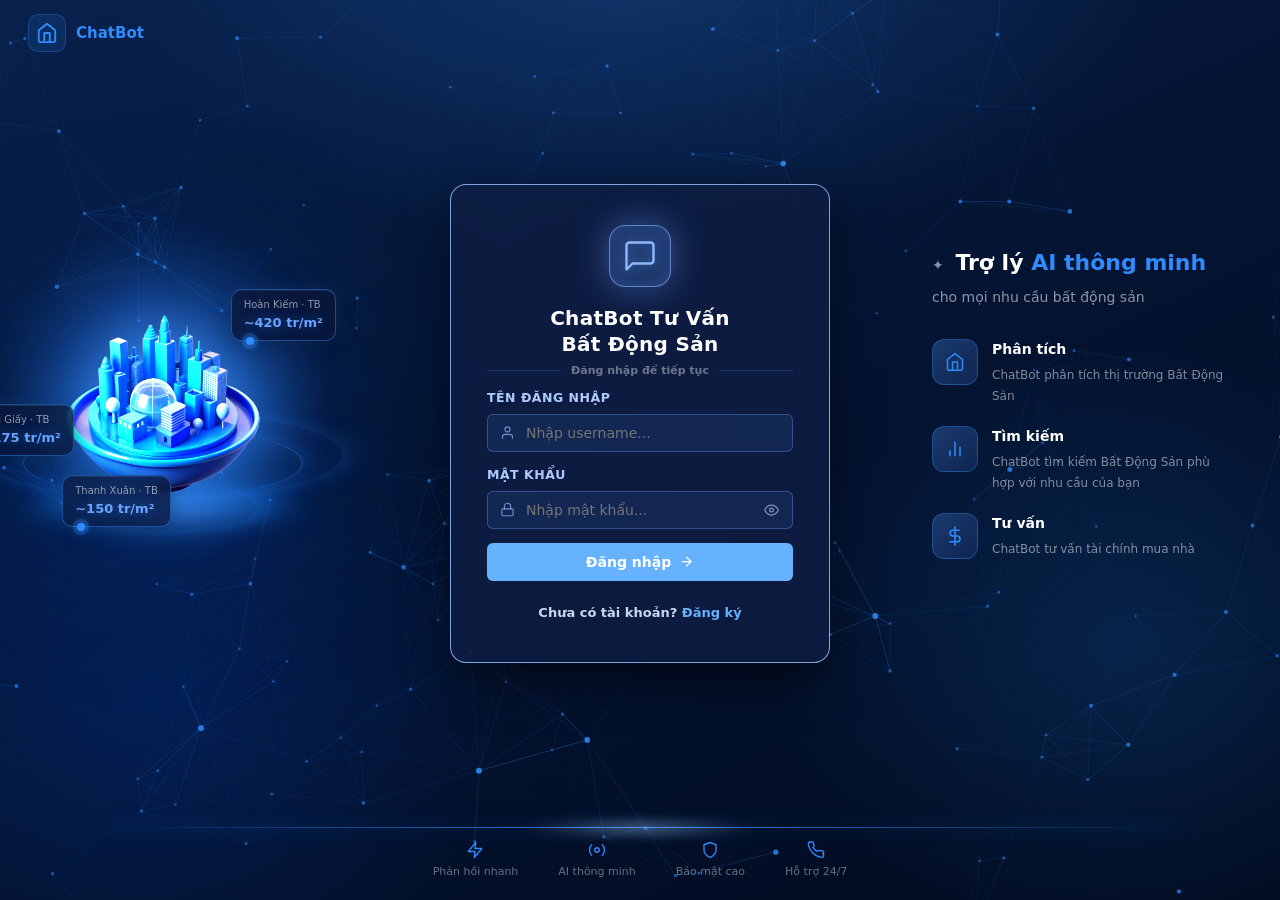
==== commit 9d22b014: "Update" ====
--- a/frontend/html/admin.html
+++ b/frontend/html/admin.html
@@ -14,7 +14,7 @@
     <!-- Sidebar -->
     <aside class="admin-sidebar">
       <div class="admin-brand">
-        <svg viewBox="0 0 24 24" width="22" height="22" stroke="#4f8ef7" fill="none" stroke-width="2" stroke-linecap="round" stroke-linejoin="round"><path d="M21 15a2 2 0 0 1-2 2H7l-4 4V5a2 2 0 0 1 2-2h14a2 2 0 0 1 2 2z"/></svg>
+        <svg viewBox="0 0 24 24" width="22" height="22" stroke="#2F8CFF" fill="none" stroke-width="2" stroke-linecap="round" stroke-linejoin="round"><path d="M21 15a2 2 0 0 1-2 2H7l-4 4V5a2 2 0 0 1 2-2h14a2 2 0 0 1 2 2z"/></svg>
         <span>Admin</span>
       </div>
 
--- a/frontend/css/style.css
+++ b/frontend/css/style.css
@@ -6,22 +6,32 @@
 }
 
 :root {
-  --bg-primary:    #030c1e;
-  --bg-secondary:  #060f24;
-  --bg-hover:      #0c1a35;
-  --bg-card:       #081228;
-  --border:        rgba(79,142,247,0.15);
+  --bg-primary:    #051026;
+  --bg-secondary:  #173870;
+  --bg-hover:      #20437e;
+  --bg-card:       #1a3b72;
+  --border:        rgba(95,180,255,0.34);
   --text-primary:  #ffffff;
-  --text-secondary:#a8b8d8;
-  --text-muted:    #7a90b8;
-  --accent:        #4f8ef7;
-  --accent-hover:  #6aa0ff;
-  --accent-glow:   rgba(79, 142, 247, 0.15);
+  --text-secondary:#c9d8f0;
+  --text-muted:    #97abce;
+  --accent:        #66B2FF;
+  --accent-hover:  #95CEFF;
+  --accent-glow:   rgba(95, 180, 255, 0.34);
   --sidebar-width: 280px;
   --header-height: 54px;
   --radius:        10px;
   --radius-sm:     6px;
   --transition:    0.18s ease;
+
+  /* Bảng màu neon xanh (tham khảo) */
+  --bg-dark:      #020B1F;
+  --bg-panel:     #061A3D;
+  --primary-blue: #66B2FF;
+  --neon-blue:    #66BCFF;
+  --glow-blue:    #3D8BFF;
+  --text-main:    #F5F8FF;
+  --text-muted2:  #9FB6E0;
+  --border-blue:  rgba(77, 165, 255, 0.65);
 }
 
 html, body {
@@ -36,17 +46,29 @@
 }
 
 /* ===== LAYOUT ===== */
+/* Nền particle network động (đồng bộ với trang login) */
+.app-bg-canvas {
+  position: fixed;
+  inset: 0;
+  width: 100%;
+  height: 100%;
+  z-index: 0;
+  pointer-events: none;
+}
+
 .app-layout {
   display: flex;
   height: 100vh;
   overflow: hidden;
+  position: relative;
+  z-index: 1;
 }
 
 /* ===== SIDEBAR ===== */
 .sidebar {
   width: var(--sidebar-width);
   min-width: var(--sidebar-width);
-  background: #040e22;
+  background: #0e2046;
   border-right: 1px solid var(--border);
   display: flex;
   flex-direction: column;
@@ -178,20 +200,20 @@
   margin: 8px 14px 0;
   padding: 9px 12px;
   border-radius: var(--radius-sm);
-  border: 1px solid rgba(79,142,247,0.5);
-  background: linear-gradient(135deg, rgba(79,142,247,0.25) 0%, rgba(40,90,200,0.25) 100%);
+  border: 1px solid rgba(77,165,255,0.5);
+  background: linear-gradient(135deg, #0c2a5e 0%, #0a1f48 100%);
   color: #fff;
   font-size: 13.5px;
   font-weight: 600;
   cursor: pointer;
-  box-shadow: 0 0 14px rgba(79,142,247,0.15);
+  box-shadow: 0 0 14px rgba(77,165,255,0.18);
   transition: background var(--transition), border-color var(--transition), box-shadow var(--transition);
 }
 
 .new-chat-btn:hover {
-  background: linear-gradient(135deg, rgba(79,142,247,0.4) 0%, rgba(40,90,200,0.4) 100%) !important;
-  border-color: rgba(79,142,247,0.8);
-  box-shadow: 0 0 20px rgba(79,142,247,0.3);
+  background: linear-gradient(135deg, rgba(77,165,255,0.55) 0%, rgba(60,120,230,0.55) 100%) !important;
+  border-color: rgba(77,165,255,0.9);
+  box-shadow: 0 0 22px rgba(77,165,255,0.45);
 }
 
 .new-chat-btn:hover,
@@ -447,8 +469,8 @@
 }
 
 .history-item.active {
-  background: rgba(79,142,247,0.2);
-  border: 1px solid rgba(79,142,247,0.35);
+  background: rgba(47,140,255,0.2);
+  border: 1px solid rgba(47,140,255,0.35);
   color: #ffffff;
   font-weight: 800;
 }
@@ -459,7 +481,8 @@
   display: flex;
   flex-direction: column;
   overflow: hidden;
-  background: var(--bg-primary);
+  /* Trong suốt để nền particle hiện qua + glow xanh phía trên */
+  background: radial-gradient(110% 80% at 50% -12%, rgba(95,180,255,0.18), transparent 55%);
 }
 
 /* ===== HEADER ===== */
@@ -471,8 +494,8 @@
   justify-content: space-between;
   padding: 0 20px;
   border-bottom: 1px solid var(--border);
-  background: #040e22;
-  border-bottom: 1px solid rgba(79,142,247,0.15);
+  background: #0e2046;
+  border-bottom: 1px solid rgba(95,180,255,0.22);
 }
 
 .header-left {
@@ -682,7 +705,7 @@
   letter-spacing: 2px;
   font-variant-numeric: tabular-nums;
   font-family: system-ui, -apple-system, BlinkMacSystemFont, 'Segoe UI', Roboto, sans-serif;
-  text-shadow: 0 0 12px rgba(79, 142, 247, 0.4);
+  text-shadow: 0 0 12px rgba(47, 140, 255, 0.4);
 }
 
 .clock-ampm {
@@ -975,7 +998,7 @@
 .login-field label {
   font-size: 12.5px;
   font-weight: 600;
-  color: #7a90b8;
+  color: #aecbff;
   text-transform: uppercase;
   letter-spacing: 0.5px;
 }
@@ -985,8 +1008,8 @@
   width: 100%;
   padding: 10px 14px;
   border-radius: var(--radius-sm);
-  border: 1px solid var(--border);
-  background: var(--bg-hover);
+  border: 1px solid rgba(110,160,255,0.35);
+  background: rgba(30,55,110,0.45);
   color: #fff;
   font-size: 14px;
   font-family: inherit;
@@ -996,8 +1019,9 @@
 
 .login-field input:focus,
 .login-pw-wrap input:focus {
-  border-color: var(--accent);
-  box-shadow: 0 0 0 3px var(--accent-glow);
+  border-color: rgba(150,190,255,0.9);
+  background: rgba(40,70,135,0.55);
+  box-shadow: 0 0 0 3px rgba(47,140,255,0.25), 0 0 18px rgba(110,160,255,0.3);
 }
 
 .login-pw-wrap {
@@ -1155,7 +1179,7 @@
 }
 
 .admin-nav-item:hover { background: var(--bg-hover); color: #fff; }
-.admin-nav-item.active { background: rgba(79,142,247,0.12); color: var(--accent); }
+.admin-nav-item.active { background: rgba(47,140,255,0.12); color: var(--accent); }
 
 .admin-user-wrap {
   position: relative;
@@ -1395,14 +1419,14 @@
   letter-spacing: 0.4px;
 }
 
-.role-admin { background: rgba(79,142,247,0.15); color: var(--accent); }
+.role-admin { background: rgba(47,140,255,0.15); color: var(--accent); }
 .role-user  { background: rgba(255,255,255,0.07); color: #7a90b8; }
 
 .badge-you {
   font-size: 10px;
   padding: 1px 6px;
   border-radius: 10px;
-  background: rgba(79,142,247,0.12);
+  background: rgba(47,140,255,0.12);
   color: var(--accent);
 }
 
@@ -1437,7 +1461,7 @@
   padding: 6px 12px;
   border-radius: var(--radius-sm);
   border: 1px solid var(--border);
-  background: var(--bg-card);
+  background: #0a1c40;
   color: #fff;
   font-size: 13px;
   font-weight: 600;
@@ -1485,7 +1509,7 @@
   top: calc(100% + 8px);
   right: 0;
   min-width: 240px;
-  background: var(--bg-secondary);
+  background: #081124;
   border: 1px solid var(--border);
   border-radius: var(--radius);
   box-shadow: 0 8px 32px rgba(0,0,0,0.5);
@@ -1518,7 +1542,7 @@
 }
 
 .model-dropdown-item.selected {
-  background: rgba(79, 142, 247, 0.08);
+  background: rgba(47, 140, 255, 0.08);
 }
 
 .model-item-main {
@@ -1572,10 +1596,27 @@
   overflow: hidden;
   display: flex;
   flex-direction: column;
-  background: var(--bg-secondary);
-  border: 1px solid var(--border);
+  /* Bán trong suốt để nền particle hiện rõ phía sau (vẫn đủ tối để đọc) */
+  background: rgba(6, 16, 38, 0.9);
+  border: 1.5px solid rgba(170, 205, 255, 0.7);
   border-radius: 16px;
   position: relative;
+  /* Viền neon xanh-trắng glow đều quanh khung, "thở" nhẹ — giống login card */
+  animation: chat-neon 4.5s ease-in-out infinite;
+}
+@keyframes chat-neon {
+  0%, 100% {
+    border-color: rgba(90, 140, 230, 0.32);
+    box-shadow:
+      0 0 14px rgba(47, 140, 255, 0.16),
+      inset 0 0 40px rgba(47, 140, 255, 0.04);
+  }
+  50% {
+    border-color: rgba(120, 165, 255, 0.5);
+    box-shadow:
+      0 0 22px rgba(47, 140, 255, 0.26),
+      inset 0 0 48px rgba(47, 140, 255, 0.07);
+  }
 }
 
 /* --- WELCOME MODE: xin chào + input ở giữa --- */
@@ -1585,8 +1626,8 @@
   padding: 0 0 0 0;
   background:
     radial-gradient(ellipse 55% 45% at 50% 20%, rgba(30,70,180,0.45) 0%, transparent 65%),
-    radial-gradient(ellipse 90% 25% at 20% 100%, rgba(79,142,247,0.1) 0%, transparent 55%),
-    radial-gradient(ellipse 90% 25% at 80% 100%, rgba(79,142,247,0.1) 0%, transparent 55%),
+    radial-gradient(ellipse 90% 25% at 20% 100%, rgba(47,140,255,0.1) 0%, transparent 55%),
+    radial-gradient(ellipse 90% 25% at 80% 100%, rgba(47,140,255,0.1) 0%, transparent 55%),
     linear-gradient(180deg, #020a1c 0%, #030d22 60%, #051630 100%);
   overflow: hidden;
 }
@@ -1596,8 +1637,8 @@
   position: absolute;
   inset: 0;
   background-image:
-    linear-gradient(rgba(79,142,247,0.04) 1px, transparent 1px),
-    linear-gradient(90deg, rgba(79,142,247,0.04) 1px, transparent 1px);
+    linear-gradient(rgba(47,140,255,0.04) 1px, transparent 1px),
+    linear-gradient(90deg, rgba(47,140,255,0.04) 1px, transparent 1px);
   background-size: 48px 48px;
   pointer-events: none;
   z-index: 0;
@@ -1659,7 +1700,7 @@
 .welcome-title {
   font-size: 28px;
   font-weight: 800;
-  background: linear-gradient(135deg, #ffffff 40%, #4f8ef7 100%);
+  background: linear-gradient(135deg, #ffffff 40%, #2F8CFF 100%);
   -webkit-background-clip: text;
   -webkit-text-fill-color: transparent;
   background-clip: text;
@@ -1685,7 +1726,7 @@
 .sphere-ring {
   position: absolute;
   border-radius: 50%;
-  border: 1px solid rgba(79,142,247,0.35);
+  border: 1px solid rgba(47,140,255,0.35);
 }
 .sphere-ring.r1 {
   inset: -14px;
@@ -1693,7 +1734,7 @@
 }
 .sphere-ring.r2 {
   inset: -28px;
-  border-color: rgba(79,142,247,0.18);
+  border-color: rgba(47,140,255,0.18);
   animation: spin 14s linear infinite reverse;
 }
 
@@ -1706,7 +1747,7 @@
   position: absolute;
   inset: -16px;
   border-radius: 50%;
-  background: radial-gradient(circle, rgba(79,142,247,0.4) 0%, transparent 70%);
+  background: radial-gradient(circle, rgba(47,140,255,0.4) 0%, transparent 70%);
   animation: pulse-sphere 3s ease-in-out infinite;
 }
 
@@ -1721,7 +1762,7 @@
   object-fit: contain;
   position: relative;
   z-index: 2;
-  filter: drop-shadow(0 0 18px rgba(79,142,247,0.9)) drop-shadow(0 0 40px rgba(79,142,247,0.4));
+  filter: drop-shadow(0 0 18px rgba(47,140,255,0.9)) drop-shadow(0 0 40px rgba(47,140,255,0.4));
 }
 
 .quick-actions {
@@ -1839,7 +1880,7 @@
 }
 
 .bot-message .message-bubble {
-  background: var(--bg-card);
+  background: #0a1c40;
   color: var(--text-primary);
   border-bottom-left-radius: 4px;
   border: 1px solid var(--border);
@@ -1864,7 +1905,7 @@
 }
 
 
-.msg-copy-btn:hover { color: #4f8ef7; }
+.msg-copy-btn:hover { color: #2F8CFF; }
 
 .msg-copy-btn .icon-check { display: none; }
 .msg-copy-btn.copied .icon-copy  { display: none; }
@@ -1903,14 +1944,14 @@
   padding: 6px 10px;
   font-size: 12px;
   color: #7a90b8;
-  border-left: 2px solid rgba(79, 142, 247, 0.4);
+  border-left: 2px solid rgba(47, 140, 255, 0.4);
   line-height: 1.5;
 }
 
 .chart-download-btn {
   flex-shrink: 0;
   background: none;
-  border: 1px solid rgba(79,142,247,0.3);
+  border: 1px solid rgba(47,140,255,0.3);
   border-radius: 6px;
   color: #7a90b8;
   cursor: pointer;
@@ -1921,8 +1962,8 @@
 }
 
 .chart-download-btn:hover {
-  color: #4f8ef7;
-  border-color: #4f8ef7;
+  color: #2F8CFF;
+  border-color: #2F8CFF;
 }
 
 /* Streaming cursor — nhấp nháy ở cuối khi bot đang gõ */
@@ -2044,8 +2085,8 @@
 /* ===== INPUT BAR ===== */
 .input-bar {
   padding: 6px 12px 10px;
-  border-top: 1px solid var(--border);
-  background: var(--bg-secondary);
+  border-top: none;
+  background: #06102a;
   border-radius: 0 0 16px 16px;
   flex-shrink: 0;
   width: 100%;
@@ -2061,7 +2102,7 @@
   display: flex;
   align-items: center;
   gap: 8px;
-  background: var(--bg-card);
+  background: #0a1c40;
   border: 1px solid var(--border);
   border-radius: 20px;
   padding: 6px 6px 6px 14px;
@@ -2181,8 +2222,8 @@
   align-items: center;
   gap: 10px;
   padding: 12px 12px;
-  background: rgba(79,142,247,0.06);
-  border: 1px solid rgba(79,142,247,0.2);
+  background: rgba(95,180,255,0.12);
+  border: 1px solid rgba(95,180,255,0.3);
   border-radius: 12px;
   color: var(--text-primary);
   font-family: inherit;
@@ -2194,8 +2235,8 @@
 }
 
 .suggestion-card:hover {
-  background: rgba(79,142,247,0.14);
-  border-color: rgba(79,142,247,0.5);
+  background: rgba(47,140,255,0.14);
+  border-color: rgba(47,140,255,0.5);
   transform: translateY(-1px);
 }
 
@@ -2207,8 +2248,8 @@
   flex-shrink: 0;
   width: 34px;
   height: 34px;
-  background: rgba(79,142,247,0.12);
-  border: 1px solid rgba(79,142,247,0.25);
+  background: rgba(47,140,255,0.12);
+  border: 1px solid rgba(47,140,255,0.25);
   border-radius: 8px;
   display: flex;
   align-items: center;
@@ -2230,7 +2271,7 @@
 
 .suggestion-arrow {
   flex-shrink: 0;
-  stroke: rgba(79,142,247,0.5);
+  stroke: rgba(47,140,255,0.5);
   fill: none;
   stroke-width: 2;
   stroke-linecap: round;
@@ -2373,7 +2414,11 @@
 .login-page {
   display: flex;
   flex-direction: column;
-  background: #060d1f;
+  background:
+    radial-gradient(70% 55% at 50% -5%, rgba(47,140,255,0.22), transparent 60%),
+    radial-gradient(45% 55% at 12% 78%, rgba(0,87,255,0.18), transparent 62%),
+    radial-gradient(45% 55% at 88% 72%, rgba(30,144,255,0.16), transparent 62%),
+    linear-gradient(155deg, #08214c 0%, #051636 40%, #03102a 70%, #020b1f 100%);
   align-items: stretch;
   justify-content: stretch;
 }
@@ -2393,8 +2438,8 @@
 
 .login-brand-icon {
   width: 38px; height: 38px;
-  background: rgba(79,142,247,0.12);
-  border: 1px solid rgba(79,142,247,0.3);
+  background: rgba(47,140,255,0.12);
+  border: 1px solid rgba(47,140,255,0.3);
   border-radius: 10px;
   display: flex;
   align-items: center;
@@ -2407,7 +2452,7 @@
   color: #fff;
   line-height: 1.2;
 }
-.login-brand-name span { color: #4f8ef7; }
+.login-brand-name span { color: #2F8CFF; }
 
 .login-brand-sub {
   font-size: 10px;
@@ -2454,7 +2499,7 @@
   width: 340px;
   height: 340px;
   border-radius: 50%;
-  background: radial-gradient(circle, rgba(79,142,247,0.28) 0%, rgba(79,142,247,0.08) 40%, transparent 70%);
+  background: radial-gradient(circle, rgba(110,160,255,0.55) 0%, rgba(47,140,255,0.20) 40%, transparent 70%);
   filter: blur(8px);
   animation: halo-breathe 6s ease-in-out infinite;
   z-index: 0;
@@ -2471,14 +2516,14 @@
   transform: translateX(-50%) rotateX(76deg);
   width: 280px; height: 280px;
   border-radius: 50%;
-  border: 1.5px solid rgba(79,142,247,0.5);
-  box-shadow: 0 0 40px rgba(79,142,247,0.18), 0 0 80px rgba(79,142,247,0.1), inset 0 0 40px rgba(79,142,247,0.08);
+  border: 1.5px solid rgba(47,140,255,0.5);
+  box-shadow: 0 0 40px rgba(47,140,255,0.18), 0 0 80px rgba(47,140,255,0.1), inset 0 0 40px rgba(47,140,255,0.08);
   animation: ring-rotate 18s linear infinite, ring-pulse 4s ease-in-out infinite;
   z-index: 1;
 }
 .city-ring-2 {
   width: 190px; height: 190px;
-  border-color: rgba(79,142,247,0.25);
+  border-color: rgba(47,140,255,0.25);
   border-style: dashed;
   animation: ring-rotate-rev 14s linear infinite, ring-pulse 4s ease-in-out infinite;
   animation-delay: 0s, -2s;
@@ -2490,7 +2535,7 @@
   transform: translateX(-50%) rotateX(76deg);
   width: 360px; height: 360px;
   border-radius: 50%;
-  border: 1px solid rgba(79,142,247,0.15);
+  border: 1px solid rgba(47,140,255,0.15);
   animation: ring-pulse 5s ease-in-out infinite;
   animation-delay: -1s;
   z-index: 1;
@@ -2513,8 +2558,8 @@
   bottom: 90px;
   left: 50%;
   transform: translateX(-50%);
-  width: 260px; height: 30px;
-  background: radial-gradient(ellipse, rgba(79,142,247,0.6) 0%, transparent 70%);
+  width: 300px; height: 40px;
+  background: radial-gradient(ellipse, rgba(120,180,255,1) 0%, rgba(30,144,255,0.6) 45%, transparent 72%);
   filter: blur(14px);
   animation: glow-pulse 4s ease-in-out infinite;
   z-index: 1;
@@ -2530,7 +2575,7 @@
   left: 50%;
   transform: translateX(-50%);
   width: 300px;
-  filter: drop-shadow(0 0 24px rgba(79,142,247,0.55)) drop-shadow(0 0 60px rgba(79,142,247,0.25));
+  filter: brightness(1.35) saturate(1.5) drop-shadow(0 0 36px rgba(47,140,255,0.95)) drop-shadow(0 0 90px rgba(0,87,255,0.5));
   animation: city-float 6s ease-in-out infinite;
   z-index: 2;
 }
@@ -2542,12 +2587,12 @@
 .price-tag {
   position: absolute;
   background: rgba(10,22,55,0.75);
-  border: 1px solid rgba(79,142,247,0.45);
+  border: 1px solid rgba(47,140,255,0.45);
   border-radius: 10px;
   padding: 7px 12px;
   backdrop-filter: blur(12px);
   -webkit-backdrop-filter: blur(12px);
-  box-shadow: 0 4px 20px rgba(0,0,0,0.35), 0 0 18px rgba(79,142,247,0.2), inset 0 1px 0 rgba(255,255,255,0.08);
+  box-shadow: 0 4px 20px rgba(0,0,0,0.35), 0 0 18px rgba(47,140,255,0.2), inset 0 1px 0 rgba(255,255,255,0.08);
   animation: float-tag 3.5s ease-in-out infinite;
   z-index: 3;
 }
@@ -2559,13 +2604,13 @@
   left: 14px;
   width: 8px; height: 8px;
   border-radius: 50%;
-  background: #4f8ef7;
-  box-shadow: 0 0 0 4px rgba(79,142,247,0.25), 0 0 10px rgba(79,142,247,0.8);
+  background: #2F8CFF;
+  box-shadow: 0 0 0 4px rgba(47,140,255,0.25), 0 0 10px rgba(47,140,255,0.8);
   animation: dot-ping 2s ease-in-out infinite;
 }
 @keyframes dot-ping {
-  0%,100% { box-shadow: 0 0 0 4px rgba(79,142,247,0.25), 0 0 10px rgba(79,142,247,0.8); }
-  50%     { box-shadow: 0 0 0 7px rgba(79,142,247,0.08), 0 0 14px rgba(79,142,247,1); }
+  0%,100% { box-shadow: 0 0 0 4px rgba(47,140,255,0.25), 0 0 10px rgba(47,140,255,0.8); }
+  50%     { box-shadow: 0 0 0 7px rgba(47,140,255,0.08), 0 0 14px rgba(47,140,255,1); }
 }
 .pt1 { top: 10%; right: 2%;  animation-delay: 0s; }
 .pt2 { top: 42%; left: -4%; animation-delay: -1.8s; }
@@ -2588,7 +2633,7 @@
   font-size: 13px;
   color: #6aa3ff;
   font-weight: 700;
-  text-shadow: 0 0 12px rgba(79,142,247,0.5);
+  text-shadow: 0 0 12px rgba(47,140,255,0.5);
 }
 
 /* --- Center card --- */
@@ -2600,10 +2645,31 @@
 }
 
 .login-page .login-card {
-  background: rgba(8,16,40,0.82);
-  border: 1px solid rgba(79,142,247,0.22);
-  box-shadow: 0 8px 40px rgba(0,0,0,0.6), 0 0 60px rgba(79,142,247,0.06);
+  background: rgba(16,30,68,0.74);
+  border: 1.5px solid rgba(150,190,255,0.85);
   backdrop-filter: blur(20px);
+  /* Viền neon xanh-trắng glow đều quanh card, có nhịp thở nhẹ */
+  animation: card-neon 4s ease-in-out infinite;
+}
+@keyframes card-neon {
+  0%, 100% {
+    border-color: rgba(140,180,255,0.7);
+    box-shadow:
+      0 0 0 1px rgba(110,160,255,0.22),
+      0 0 16px rgba(120,170,255,0.40),
+      0 0 55px rgba(47,140,255,0.26),
+      inset 0 0 40px rgba(47,140,255,0.09),
+      0 12px 40px rgba(0,0,0,0.45);
+  }
+  50% {
+    border-color: rgba(170,205,255,0.95);
+    box-shadow:
+      0 0 0 1px rgba(150,190,255,0.40),
+      0 0 26px rgba(150,190,255,0.62),
+      0 0 85px rgba(47,140,255,0.42),
+      inset 0 0 52px rgba(47,140,255,0.14),
+      0 12px 40px rgba(0,0,0,0.45);
+  }
 }
 
 .register-page .login-card {
@@ -2629,17 +2695,18 @@
 .login-card-icon {
   width: 62px; height: 62px;
   margin: 0 auto 12px;
-  background: rgba(79,142,247,0.12);
-  border: 1.5px solid rgba(79,142,247,0.35);
+  background: rgba(90,150,255,0.22);
+  border: 1.5px solid rgba(130,175,255,0.65);
   border-radius: 16px;
   display: flex;
   align-items: center;
   justify-content: center;
-  box-shadow: 0 0 24px rgba(79,142,247,0.18);
+  box-shadow: 0 0 34px rgba(110,160,255,0.45), inset 0 0 18px rgba(110,160,255,0.18);
 }
 .login-card-icon svg {
-  stroke: #4f8ef7; fill: none;
-  stroke-width: 1.5; stroke-linecap: round; stroke-linejoin: round;
+  stroke: #8fb8ff; fill: none;
+  stroke-width: 1.6; stroke-linecap: round; stroke-linejoin: round;
+  filter: drop-shadow(0 0 6px rgba(110,160,255,0.7));
 }
 
 .login-divider {
@@ -2651,7 +2718,7 @@
 }
 .login-divider span {
   flex: 1; height: 1px;
-  background: rgba(79,142,247,0.25);
+  background: rgba(47,140,255,0.25);
 }
 .login-divider .login-subtitle {
   font-size: 11px;
@@ -2668,7 +2735,7 @@
 .login-input-wrap .input-icon {
   position: absolute;
   left: 13px;
-  stroke: rgba(255,255,255,0.3);
+  stroke: rgba(150,190,255,0.7);
   fill: none;
   stroke-width: 1.8;
   stroke-linecap: round; stroke-linejoin: round;
@@ -2702,11 +2769,11 @@
   margin-bottom: 28px;
 }
 .login-right-title em {
-  color: #4f8ef7;
+  color: #2F8CFF;
   font-style: normal;
 }
 .login-right-sparkle {
-  color: #4f8ef7;
+  color: #2F8CFF;
   margin-right: 4px;
 }
 .login-right-title span {
@@ -2730,13 +2797,13 @@
   flex-shrink: 0;
   border-radius: 12px;
   display: flex; align-items: center; justify-content: center;
-  border: 1px solid rgba(79,142,247,0.35);
+  border: 1px solid rgba(47,140,255,0.35);
 }
 .feature-icon-1 { background: linear-gradient(135deg, #1a3a6e 0%, #0f2550 100%); }
 .feature-icon-2 { background: linear-gradient(135deg, #1a3a6e 0%, #0f2550 100%); }
 .feature-icon-3 { background: linear-gradient(135deg, #1a3a6e 0%, #0f2550 100%); }
 .feature-icon svg {
-  stroke: #4f8ef7; fill: none;
+  stroke: #2F8CFF; fill: none;
   stroke-width: 1.8; stroke-linecap: round; stroke-linejoin: round;
 }
 .feature-text strong {
@@ -2754,9 +2821,34 @@
   justify-content: center;
   gap: 40px;
   padding: 14px 32px 20px;
-  border-top: 1px solid rgba(79,142,247,0.1);
+  border-top: none;
   position: relative;
   z-index: 1;
+}
+/* Đường chân trời glow ngang — sáng nhất ở giữa, lan ra hai bên */
+.login-bottom::before {
+  content: '';
+  position: absolute;
+  top: 0;
+  left: 8%;
+  right: 8%;
+  height: 1px;
+  background: linear-gradient(90deg, transparent, rgba(47,140,255,0.95) 50%, transparent);
+  box-shadow: 0 0 18px rgba(30,144,255,0.7);
+  pointer-events: none;
+}
+/* Vầng sáng bloom ở chính giữa đường */
+.login-bottom::after {
+  content: '';
+  position: absolute;
+  top: -7px;
+  left: 50%;
+  transform: translateX(-50%);
+  width: 240px;
+  height: 16px;
+  background: radial-gradient(ellipse, rgba(160,200,255,0.6) 0%, transparent 70%);
+  filter: blur(6px);
+  pointer-events: none;
 }
 .badge-item {
   display: flex;
@@ -2768,6 +2860,6 @@
   font-weight: 400;
 }
 .badge-item svg {
-  stroke: #4f8ef7; fill: none;
+  stroke: #2F8CFF; fill: none;
   stroke-width: 1.8; stroke-linecap: round; stroke-linejoin: round;
 }
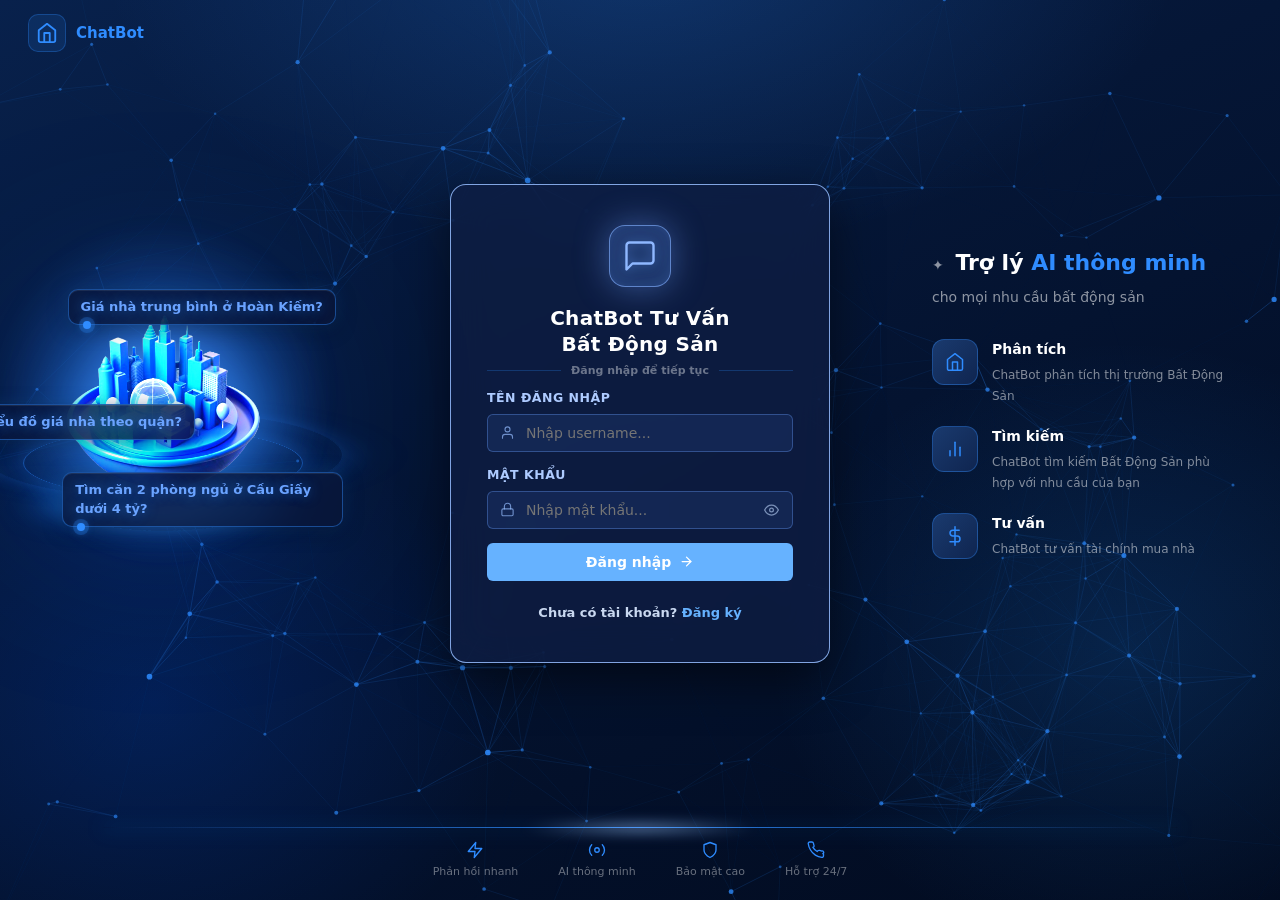
==== commit 85da6920: "Update version" ====
--- a/frontend/html/admin.html
+++ b/frontend/html/admin.html
@@ -19,7 +19,11 @@
       </div>
 
       <nav class="admin-nav">
-        <button class="admin-nav-item active" data-tab="users">
+        <button class="admin-nav-item active" data-tab="overview">
+          <svg viewBox="0 0 24 24" width="15" height="15"><rect x="3" y="3" width="7" height="9"/><rect x="14" y="3" width="7" height="5"/><rect x="14" y="12" width="7" height="9"/><rect x="3" y="16" width="7" height="5"/></svg>
+          Tổng quan
+        </button>
+        <button class="admin-nav-item" data-tab="users">
           <svg viewBox="0 0 24 24" width="15" height="15"><path d="M17 21v-2a4 4 0 0 0-4-4H5a4 4 0 0 0-4 4v2"/><circle cx="9" cy="7" r="4"/><path d="M23 21v-2a4 4 0 0 0-3-3.87"/><path d="M16 3.13a4 4 0 0 1 0 7.75"/></svg>
           Tài khoản
         </button>
@@ -40,8 +44,30 @@
     <!-- Main content -->
     <main class="admin-main">
 
+      <!-- Overview / Dashboard tab -->
+      <div class="admin-tab" id="tab-overview">
+        <div class="admin-tab-header">
+          <h2 class="admin-section-title">Tổng quan</h2>
+        </div>
+
+        <div class="dash-kpi-grid" id="dashKpi">
+          <div class="dash-kpi-card"><div class="dash-kpi-value">…</div><div class="dash-kpi-label">Đang tải</div></div>
+        </div>
+
+        <div class="dash-chart-row">
+          <div class="dash-chart-card"><div id="chartUsersByDay" class="dash-chart"></div></div>
+          <div class="dash-chart-card"><div id="chartSessionsByDay" class="dash-chart"></div></div>
+        </div>
+
+        <div class="dash-chart-row dash-chart-row-3">
+          <div class="dash-chart-card"><div id="chartTopUsers" class="dash-chart"></div></div>
+          <div class="dash-chart-card"><div id="chartRoleRatio" class="dash-chart"></div></div>
+          <div class="dash-chart-card"><div id="chartSessionsByHour" class="dash-chart"></div></div>
+        </div>
+      </div>
+
       <!-- Users tab -->
-      <div class="admin-tab" id="tab-users">
+      <div class="admin-tab" id="tab-users" hidden>
         <div class="admin-tab-header">
           <h2 class="admin-section-title">Tài khoản</h2>
           <input type="text" id="userFilterInput" class="admin-filter-input" placeholder="Tìm theo username..." />
--- a/frontend/css/style.css
+++ b/frontend/css/style.css
@@ -530,7 +530,7 @@
   position: absolute;
   top: calc(100% + 8px);
   right: 0;
-  background: var(--bg-secondary);
+  background: var(--bg-primary);
   border: 1px solid var(--border);
   border-radius: var(--radius-sm);
   padding: 4px;
@@ -1250,6 +1250,8 @@
   flex: 1;
   overflow-y: auto;
   padding: 32px 36px;
+  /* Sáng hơn nền tối mặc định một chút cho dễ nhìn */
+  background: #0a1a38;
 }
 
 .admin-section-title {
@@ -1269,7 +1271,7 @@
 .admin-tab-header .admin-section-title { margin-bottom: 0; }
 
 .admin-filter-input {
-  background: var(--bg-secondary);
+  background: var(--bg-primary);
   border: 1px solid var(--border);
   border-radius: var(--radius-sm);
   color: var(--text-primary);
@@ -1282,6 +1284,43 @@
 }
 .admin-filter-input:focus { border-color: var(--accent); }
 
+/* ===== ADMIN DASHBOARD (Tổng quan) ===== */
+.dash-kpi-grid {
+  display: grid;
+  grid-template-columns: repeat(4, 1fr);
+  gap: 16px;
+  margin-bottom: 20px;
+}
+.dash-kpi-card {
+  background: var(--bg-secondary);
+  border: 1px solid var(--border);
+  border-radius: var(--radius);
+  padding: 18px 20px;
+}
+.dash-kpi-value { font-size: 28px; font-weight: 600; color: #fff; line-height: 1.1; }
+.dash-kpi-label { font-size: 13px; color: var(--text-secondary); margin-top: 6px; }
+.dash-kpi-sub   { font-size: 12px; color: var(--accent); margin-top: 6px; }
+
+.dash-chart-row {
+  display: grid;
+  grid-template-columns: 1fr 1fr;
+  gap: 16px;
+  margin-bottom: 16px;
+}
+.dash-chart-row-3 { grid-template-columns: repeat(3, 1fr); }
+.dash-chart-card {
+  background: var(--bg-secondary);
+  border: 1px solid var(--border);
+  border-radius: var(--radius);
+  padding: 10px;
+}
+.dash-chart { width: 100%; height: 280px; }
+
+@media (max-width: 900px) {
+  .dash-kpi-grid { grid-template-columns: repeat(2, 1fr); }
+  .dash-chart-row, .dash-chart-row-3 { grid-template-columns: 1fr; }
+}
+
 .stats-grid {
   display: grid;
   grid-template-columns: repeat(3, 1fr);
@@ -1350,7 +1389,7 @@
   padding: 8px 12px;
   border-radius: var(--radius-sm);
   border: 1px solid var(--border);
-  background: var(--bg-hover);
+  background: var(--bg-primary);
   color: #fff;
   font-size: 13px;
   font-family: inherit;
@@ -1819,7 +1858,7 @@
 
 .bot-message {
   justify-content: flex-start;
-  align-items: flex-end;
+  align-items: flex-start;
   gap: 8px;
 }
 
@@ -1890,26 +1929,108 @@
   position: relative;
 }
 
-.msg-copy-btn {
+/* Cột chứa bubble + hàng nút thao tác (bot text) */
+.msg-col {
+  display: flex;
+  flex-direction: column;
+  max-width: 70%;
+  min-width: 0;
+}
+.msg-col .message-bubble { max-width: 100%; }
+
+/* Hàng nút copy / like / dislike dưới bubble */
+.msg-actions {
+  display: flex;
+  gap: 2px;
+  margin-top: 4px;
+  padding-left: 2px;
+}
+
+.msg-action {
   display: inline-flex;
-  position: absolute;
-  top: 6px;
-  right: 6px;
+  align-items: center;
+  justify-content: center;
   background: none;
   border: none;
   cursor: pointer;
   color: #7a90b8;
-  padding: 2px 4px;
-  border-radius: 4px;
-  transition: color 0.2s;
-}
-
-
-.msg-copy-btn:hover { color: #2F8CFF; }
-
-.msg-copy-btn .icon-check { display: none; }
-.msg-copy-btn.copied .icon-copy  { display: none; }
-.msg-copy-btn.copied .icon-check { display: inline; color: #4ade80; }
+  padding: 5px;
+  border-radius: 6px;
+  transition: color 0.2s, background 0.2s;
+}
+
+.msg-action svg { width: 17px; height: 17px; }
+
+.msg-action:hover { color: #2F8CFF; background: rgba(47, 140, 255, 0.1); }
+
+.msg-action .icon-check { display: none; }
+.msg-action.copied .icon-copy  { display: none; }
+.msg-action.copied .icon-check { display: inline; color: #4ade80; }
+
+.msg-like.active    { color: #4ade80; }
+.msg-dislike.active { color: #f87171; }
+
+/* Bảng chip lý do dislike */
+.fb-reasons {
+  display: flex;
+  flex-wrap: wrap;
+  align-items: center;
+  gap: 6px;
+  margin-top: 6px;
+  padding-left: 2px;
+  animation: fadeIn 0.2s ease;
+}
+
+.fb-label {
+  font-size: 12px;
+  color: #7a90b8;
+  margin-right: 2px;
+}
+
+.fb-chip {
+  background: none;
+  border: 1px solid var(--border);
+  color: #9fb0cc;
+  font-size: 12px;
+  padding: 3px 10px;
+  border-radius: 999px;
+  cursor: pointer;
+  transition: color 0.2s, border-color 0.2s, background 0.2s;
+}
+
+.fb-chip:hover { color: #fff; border-color: #2F8CFF; }
+.fb-chip.active { color: #fff; background: rgba(47, 140, 255, 0.18); border-color: #2F8CFF; }
+
+.fb-other-input {
+  display: flex;
+  gap: 6px;
+  width: 100%;
+  margin-top: 4px;
+}
+
+.fb-other-input input {
+  flex: 1;
+  background: var(--bg-hover, #0a1c40);
+  border: 1px solid var(--border);
+  border-radius: 8px;
+  color: var(--text-primary);
+  font-size: 12px;
+  padding: 5px 10px;
+  outline: none;
+}
+
+.fb-other-input input:focus { border-color: #2F8CFF; }
+
+.fb-other-input button {
+  background: rgba(47, 140, 255, 0.18);
+  border: 1px solid #2F8CFF;
+  color: #fff;
+  font-size: 12px;
+  padding: 5px 12px;
+  border-radius: 8px;
+  cursor: pointer;
+  white-space: nowrap;
+}
 
 .bot-message .message-bubble code {
   background: var(--bg-hover);
@@ -1931,39 +2052,16 @@
   overflow: hidden;
 }
 
-.chart-footer {
-  display: flex;
-  align-items: center;
-  gap: 8px;
-  margin-top: 8px;
-  padding: 0 4px;
-}
+/* Wrapper chart: cho phép rộng tới 680px thay vì bị bó 70% như msg-col text */
+.chart-col { max-width: 680px; }
 
 .chart-insight {
-  flex: 1;
+  margin: 8px 4px 2px;
   padding: 6px 10px;
   font-size: 12px;
   color: #7a90b8;
   border-left: 2px solid rgba(47, 140, 255, 0.4);
   line-height: 1.5;
-}
-
-.chart-download-btn {
-  flex-shrink: 0;
-  background: none;
-  border: 1px solid rgba(47,140,255,0.3);
-  border-radius: 6px;
-  color: #7a90b8;
-  cursor: pointer;
-  padding: 5px 7px;
-  display: flex;
-  align-items: center;
-  transition: color 0.2s, border-color 0.2s;
-}
-
-.chart-download-btn:hover {
-  color: #2F8CFF;
-  border-color: #2F8CFF;
 }
 
 /* Streaming cursor — nhấp nháy ở cuối khi bot đang gõ */
@@ -2095,7 +2193,7 @@
 }
 
 .input-bar .input-wrapper {
-  max-width: 750px;
+  max-width: 700px;
 }
 
 .input-wrapper {
@@ -2130,6 +2228,7 @@
   background: none;
   border: none;
   outline: none;
+  caret-color: var(--accent);
   color: var(--text-primary);
   font-size: 14px;
   font-family: inherit;
@@ -2187,6 +2286,7 @@
   color: var(--text-muted);
   margin-top: 6px;
   padding: 0 14px;
+  white-space: nowrap;       /* số nằm gọn cạnh ô gõ, đúng ở cả welcome lẫn chat */
   opacity: 0;
   transition: opacity var(--transition);
   pointer-events: none;
@@ -2323,7 +2423,7 @@
 
 /* ===== SESSION HISTORY MODAL ===== */
 .session-modal {
-  background: var(--bg-secondary);
+  background: var(--bg-primary);
   border: 1px solid var(--border);
   border-radius: var(--radius);
   width: 680px;
